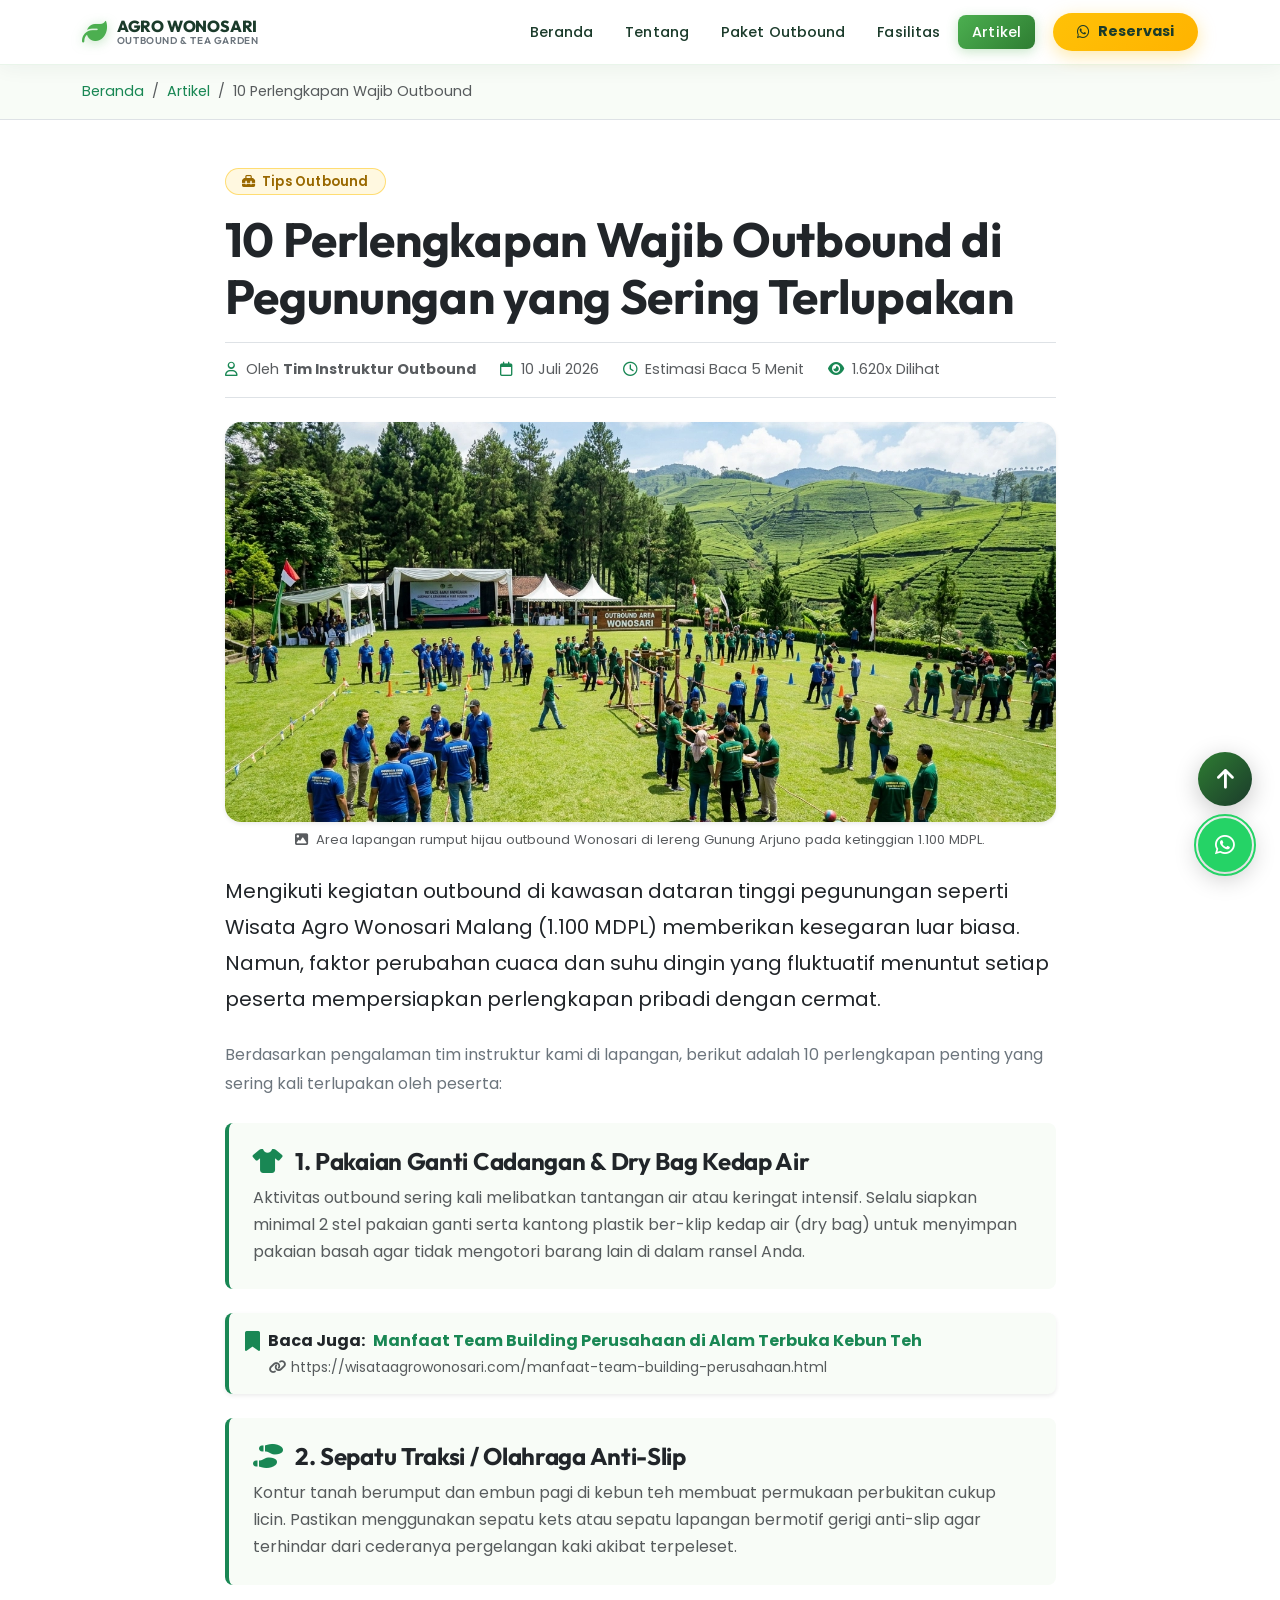
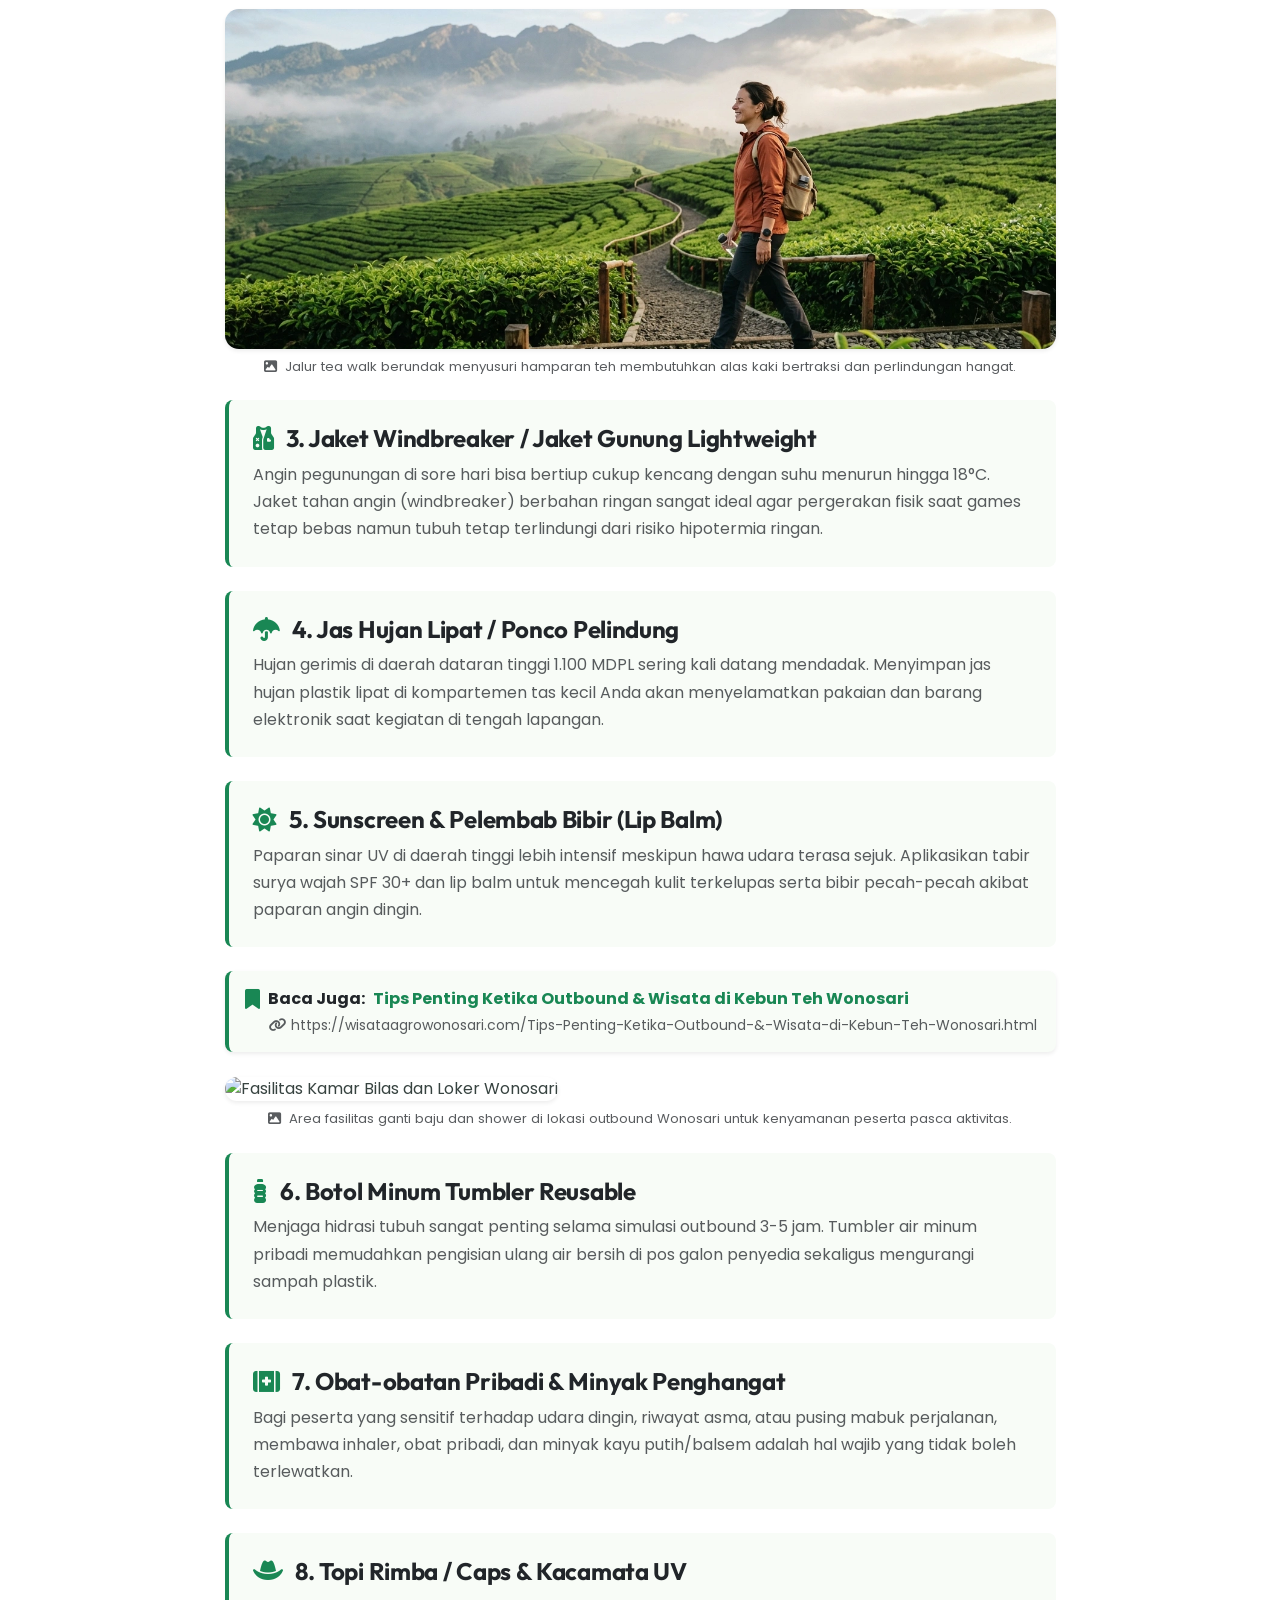
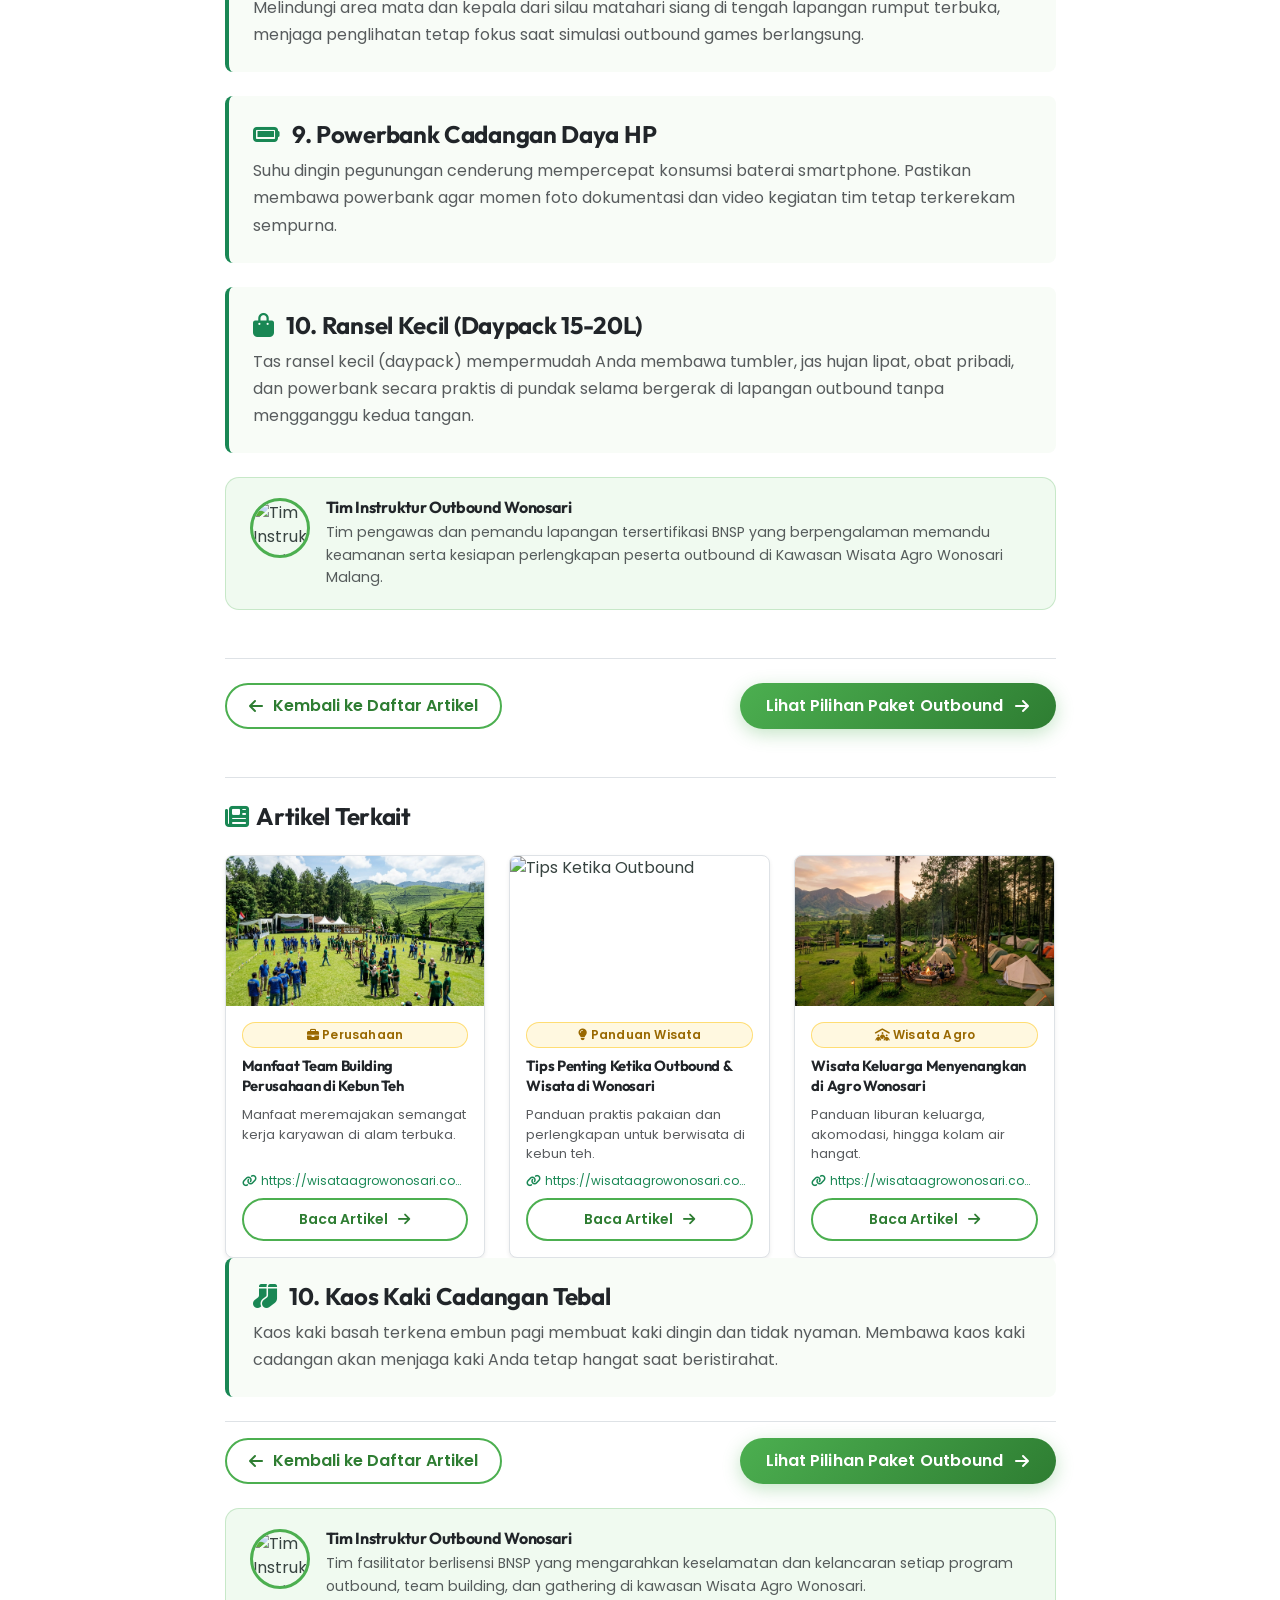
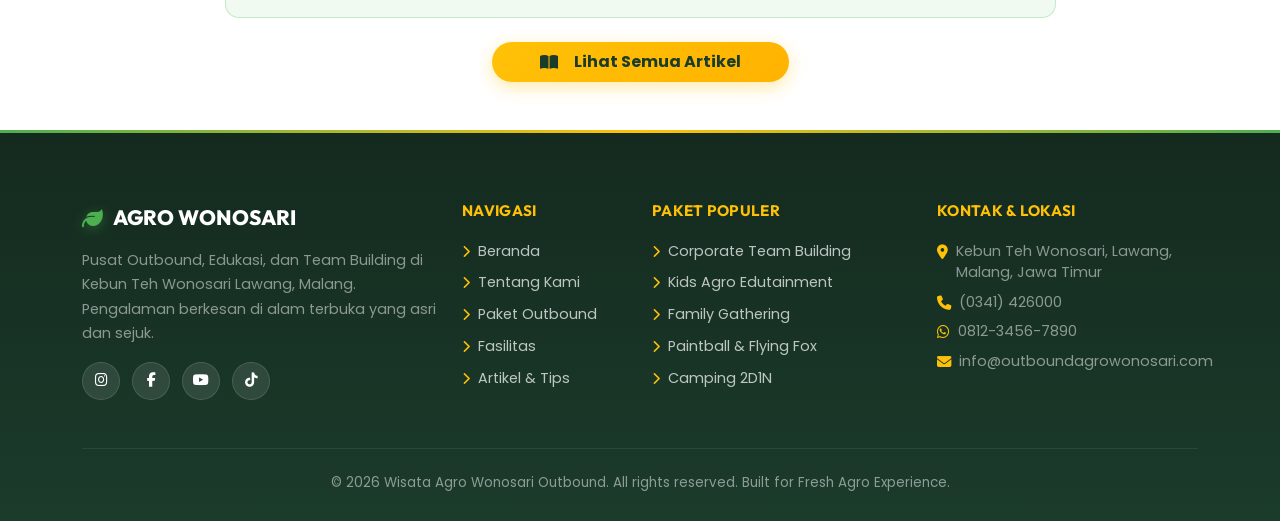
==== 10-Perlengkapan-Wajib-Outbound-di-Pegunungan-yang-Sering-Terlupakan.html @ 269adad6 "update" ====
<!DOCTYPE html>
<html lang="id">
<head>
  <meta charset="UTF-8" />
  <meta name="viewport" content="width=device-width, initial-scale=1.0" />
  <title>10 Perlengkapan Wajib Outbound di Pegunungan yang Sering Terlupakan - Wisata Agro Wonosari</title>
  <meta name="description" content="Daftar 10 perlengkapan penting dan wajib dibawa saat kegiatan outbound di dataran tinggi pegunungan Kebun Teh Wonosari Lawang Malang." />
  
  <!-- CSS Dependencies -->
  <link rel="stylesheet" href="https://cdn.jsdelivr.net/npm/bootstrap@5.3.3/dist/css/bootstrap.min.css" />
  <link rel="stylesheet" href="https://cdnjs.cloudflare.com/ajax/libs/font-awesome/6.5.0/css/all.min.css" />
  <link rel="stylesheet" href="css/style.css" />
  <style>
    .article-hero-img {
      width: 100%;
      height: 400px;
      object-fit: cover;
      border-radius: 16px;
    }
    .article-content-img {
      width: 100%;
      height: 340px;
      object-fit: cover;
      border-radius: 14px;
    }
    .author-card {
      background: #f0faf0;
      border: 1px solid rgba(76,175,80,0.25);
      border-radius: 14px;
      padding: 20px 24px;
      margin-top: 36px;
    }
    .author-avatar {
      width: 60px;
      height: 60px;
      border-radius: 50%;
      object-fit: cover;
      border: 3px solid #4CAF50;
    }
    @media (max-width: 768px) {
      .article-hero-img { height: 220px; }
      .article-content-img { height: 200px; }
    }
  </style>
</head>
<body>

  <!-- Navigation Bar -->
  <nav class="navbar navbar-expand-lg navbar-custom sticky-top">
    <div class="container d-flex justify-content-between align-items-center">
      <a class="navbar-brand m-0" href="index.html">
        <i class="fa-solid fa-leaf"></i>
        <span class="brand-title">AGRO WONOSARI <small class="brand-sub">OUTBOUND &amp; TEA GARDEN</small></span>
      </a>
      <button class="navbar-toggler ms-auto" type="button" data-bs-toggle="collapse" data-bs-target="#navbarContent" aria-controls="navbarContent" aria-expanded="false" aria-label="Toggle navigation">
        <i class="fa-solid fa-bars"></i>
      </button>

      <div class="collapse navbar-collapse" id="navbarContent">
        <ul class="navbar-nav ms-auto mb-2 mb-lg-0 align-items-lg-center">
          <li class="nav-item"><a class="nav-link" href="index.html">Beranda</a></li>
          <li class="nav-item"><a class="nav-link" href="tentang.html">Tentang</a></li>
          <li class="nav-item"><a class="nav-link" href="paket.html">Paket Outbound</a></li>
          <li class="nav-item"><a class="nav-link" href="fasilitas.html">Fasilitas</a></li>
          <li class="nav-item"><a class="nav-link active" href="artikel.html">Artikel</a></li>
          <li class="nav-item ms-lg-3 mt-2 mt-lg-0">
            <a href="https://wa.me/6281234567890?text=Halo%20Admin%20Wisata%20Agro%20Wonosari,%20saya%20ingin%20tanya%20paket%20outbound" target="_blank" class="btn btn-amber text-dark px-4 py-2" style="font-size: 0.9rem;">
              <i class="fa-brands fa-whatsapp"></i> Reservasi
            </a>
          </li>
        </ul>
      </div>
    </div>
  </nav>

  <!-- Article Header Breadcrumb -->
  <div class="bg-light py-3 border-bottom">
    <div class="container">
      <nav aria-label="breadcrumb">
        <ol class="breadcrumb m-0" style="font-size: 0.9rem;">
          <li class="breadcrumb-item"><a href="index.html" class="text-success text-decoration-none">Beranda</a></li>
          <li class="breadcrumb-item"><a href="artikel.html" class="text-success text-decoration-none">Artikel</a></li>
          <li class="breadcrumb-item active" aria-current="page">10 Perlengkapan Wajib Outbound</li>
        </ol>
      </nav>
    </div>
  </div>

  <!-- Article Main Content Section -->
  <section class="py-5 section-white">
    <div class="container">
      <div class="row justify-content-center">
        <div class="col-lg-9">
          
          <!-- Title & Meta -->
          <div class="mb-4">
            <span class="badge badge-amber mb-3"><i class="fa-solid fa-toolbox me-1"></i> Tips Outbound</span>
            <h1 class="fw-bold text-dark mb-3 display-5">10 Perlengkapan Wajib Outbound di Pegunungan yang Sering Terlupakan</h1>
            <div class="d-flex flex-wrap align-items-center gap-4 text-muted border-top border-bottom py-3" style="font-size: 0.9rem;">
              <div><i class="fa-regular fa-user text-success me-1"></i> Oleh <strong>Tim Instruktur Outbound</strong></div>
              <div><i class="fa-regular fa-calendar text-success me-1"></i> 10 Juli 2026</div>
              <div><i class="fa-regular fa-clock text-success me-1"></i> Estimasi Baca 5 Menit</div>
              <div><i class="fa-solid fa-eye text-success me-1"></i> 1.620x Dilihat</div>
            </div>
          </div>

          <!-- Featured Image (proportional with caption) -->
          <div class="mb-4">
            <img src="assets/img/Green_field_for_corporate_gathering_202608051855.webp"
                 alt="Perlengkapan Outbound Pegunungan" class="article-hero-img shadow-sm">
            <p class="text-muted text-center mt-2" style="font-size: 0.82rem;"><i class="fa-solid fa-image me-1"></i> Area lapangan rumput hijau outbound Wonosari di lereng Gunung Arjuno pada ketinggian 1.100 MDPL.</p>
          </div>

          <!-- Lead Text -->
          <p class="lead text-dark fw-normal mb-4" style="line-height: 1.8;">
            Mengikuti kegiatan outbound di kawasan dataran tinggi pegunungan seperti Wisata Agro Wonosari Malang (1.100 MDPL) memberikan kesegaran luar biasa. Namun, faktor perubahan cuaca dan suhu dingin yang fluktuatif menuntut setiap peserta mempersiapkan perlengkapan pribadi dengan cermat.
          </p>

          <p class="text-secondary mb-4" style="line-height: 1.8;">
            Berdasarkan pengalaman tim instruktur kami di lapangan, berikut adalah 10 perlengkapan penting yang sering kali terlupakan oleh peserta:
          </p>

          <!-- Items 1 to 5 -->
          <div class="card border-0 bg-light rounded-3 p-4 mb-4 border-start border-4 border-success">
            <h4 class="fw-bold text-dark mb-2"><i class="fa-solid fa-shirt text-success me-2"></i> 1. Pakaian Ganti Cadangan &amp; Dry Bag Kedap Air</h4>
            <p class="m-0 text-muted" style="line-height: 1.7;">
              Aktivitas outbound sering kali melibatkan tantangan air atau keringat intensif. Selalu siapkan minimal 2 stel pakaian ganti serta kantong plastik ber-klip kedap air (dry bag) untuk menyimpan pakaian basah agar tidak mengotori barang lain di dalam ransel Anda.
            </p>
          </div>

          <!-- Fitur Baca Juga 1 -->
          <div class="my-4 p-3 rounded-3 border-start border-4 border-success bg-light shadow-sm">
            <div class="d-flex align-items-center gap-2 mb-1">
              <i class="fa-solid fa-bookmark text-success fs-5"></i>
              <strong class="text-dark">Baca Juga:</strong>
              <a href="manfaat-team-building-perusahaan.html" class="text-success fw-bold text-decoration-none">
                Manfaat Team Building Perusahaan di Alam Terbuka Kebun Teh
              </a>
            </div>
            <div class="small text-muted ms-4">
              <i class="fa-solid fa-link me-1"></i>https://wisataagrowonosari.com/manfaat-team-building-perusahaan.html
            </div>
          </div>

          <div class="card border-0 bg-light rounded-3 p-4 mb-4 border-start border-4 border-success">
            <h4 class="fw-bold text-dark mb-2"><i class="fa-solid fa-shoe-prints text-success me-2"></i> 2. Sepatu Traksi / Olahraga Anti-Slip</h4>
            <p class="m-0 text-muted" style="line-height: 1.7;">
              Kontur tanah berumput dan embun pagi di kebun teh membuat permukaan perbukitan cukup licin. Pastikan menggunakan sepatu kets atau sepatu lapangan bermotif gerigi anti-slip agar terhindar dari cederanya pergelangan kaki akibat terpeleset.
            </p>
          </div>

          <!-- Mid Content Image 1 -->
          <div class="my-4">
            <img src="assets/img/Tourist_walking_tea_plantation_path_202608051849.webp"
                 alt="Trekking Kebun Teh Wonosari" class="article-content-img shadow-sm">
            <p class="text-muted text-center mt-2" style="font-size: 0.82rem;"><i class="fa-solid fa-image me-1"></i> Jalur tea walk berundak menyusuri hamparan teh membutuhkan alas kaki bertraksi dan perlindungan hangat.</p>
          </div>

          <div class="card border-0 bg-light rounded-3 p-4 mb-4 border-start border-4 border-success">
            <h4 class="fw-bold text-dark mb-2"><i class="fa-solid fa-vest-patches text-success me-2"></i> 3. Jaket Windbreaker / Jaket Gunung Lightweight</h4>
            <p class="m-0 text-muted" style="line-height: 1.7;">
              Angin pegunungan di sore hari bisa bertiup cukup kencang dengan suhu menurun hingga 18°C. Jaket tahan angin (windbreaker) berbahan ringan sangat ideal agar pergerakan fisik saat games tetap bebas namun tubuh tetap terlindungi dari risiko hipotermia ringan.
            </p>
          </div>

          <div class="card border-0 bg-light rounded-3 p-4 mb-4 border-start border-4 border-success">
            <h4 class="fw-bold text-dark mb-2"><i class="fa-solid fa-umbrella text-success me-2"></i> 4. Jas Hujan Lipat / Ponco Pelindung</h4>
            <p class="m-0 text-muted" style="line-height: 1.7;">
              Hujan gerimis di daerah dataran tinggi 1.100 MDPL sering kali datang mendadak. Menyimpan jas hujan plastik lipat di kompartemen tas kecil Anda akan menyelamatkan pakaian dan barang elektronik saat kegiatan di tengah lapangan.
            </p>
          </div>

          <div class="card border-0 bg-light rounded-3 p-4 mb-4 border-start border-4 border-success">
            <h4 class="fw-bold text-dark mb-2"><i class="fa-solid fa-sun text-success me-2"></i> 5. Sunscreen &amp; Pelembab Bibir (Lip Balm)</h4>
            <p class="m-0 text-muted" style="line-height: 1.7;">
              Paparan sinar UV di daerah tinggi lebih intensif meskipun hawa udara terasa sejuk. Aplikasikan tabir surya wajah SPF 30+ dan lip balm untuk mencegah kulit terkelupas serta bibir pecah-pecah akibat paparan angin dingin.
            </p>
          </div>

          <!-- Fitur Baca Juga 2 -->
          <div class="my-4 p-3 rounded-3 border-start border-4 border-success bg-light shadow-sm">
            <div class="d-flex align-items-center gap-2 mb-1">
              <i class="fa-solid fa-bookmark text-success fs-5"></i>
              <strong class="text-dark">Baca Juga:</strong>
              <a href="Tips-Penting-Ketika-Outbound-&-Wisata-di-Kebun-Teh-Wonosari.html" class="text-success fw-bold text-decoration-none">
                Tips Penting Ketika Outbound &amp; Wisata di Kebun Teh Wonosari
              </a>
            </div>
            <div class="small text-muted ms-4">
              <i class="fa-solid fa-link me-1"></i>https://wisataagrowonosari.com/Tips-Penting-Ketika-Outbound-&-Wisata-di-Kebun-Teh-Wonosari.html
            </div>
          </div>

          <!-- Mid Content Image 2 -->
          <div class="my-4">
            <img src="assets/img/Restroom_and_shower_facility_out_202608051857.webp"
                 alt="Fasilitas Kamar Bilas dan Loker Wonosari" class="article-content-img shadow-sm">
            <p class="text-muted text-center mt-2" style="font-size: 0.82rem;"><i class="fa-solid fa-image me-1"></i> Area fasilitas ganti baju dan shower di lokasi outbound Wonosari untuk kenyamanan peserta pasca aktivitas.</p>
          </div>

          <!-- Items 6 to 10 -->
          <div class="card border-0 bg-light rounded-3 p-4 mb-4 border-start border-4 border-success">
            <h4 class="fw-bold text-dark mb-2"><i class="fa-solid fa-bottle-water text-success me-2"></i> 6. Botol Minum Tumbler Reusable</h4>
            <p class="m-0 text-muted" style="line-height: 1.7;">
              Menjaga hidrasi tubuh sangat penting selama simulasi outbound 3-5 jam. Tumbler air minum pribadi memudahkan pengisian ulang air bersih di pos galon penyedia sekaligus mengurangi sampah plastik.
            </p>
          </div>

          <div class="card border-0 bg-light rounded-3 p-4 mb-4 border-start border-4 border-success">
            <h4 class="fw-bold text-dark mb-2"><i class="fa-solid fa-kit-medical text-success me-2"></i> 7. Obat-obatan Pribadi &amp; Minyak Penghangat</h4>
            <p class="m-0 text-muted" style="line-height: 1.7;">
              Bagi peserta yang sensitif terhadap udara dingin, riwayat asma, atau pusing mabuk perjalanan, membawa inhaler, obat pribadi, dan minyak kayu putih/balsem adalah hal wajib yang tidak boleh terlewatkan.
            </p>
          </div>

          <div class="card border-0 bg-light rounded-3 p-4 mb-4 border-start border-4 border-success">
            <h4 class="fw-bold text-dark mb-2"><i class="fa-solid fa-hat-cowboy text-success me-2"></i> 8. Topi Rimba / Caps &amp; Kacamata UV</h4>
            <p class="m-0 text-muted" style="line-height: 1.7;">
              Melindungi area mata dan kepala dari silau matahari siang di tengah lapangan rumput terbuka, menjaga penglihatan tetap fokus saat simulasi outbound games berlangsung.
            </p>
          </div>

          <div class="card border-0 bg-light rounded-3 p-4 mb-4 border-start border-4 border-success">
            <h4 class="fw-bold text-dark mb-2"><i class="fa-solid fa-battery-full text-success me-2"></i> 9. Powerbank Cadangan Daya HP</h4>
            <p class="m-0 text-muted" style="line-height: 1.7;">
              Suhu dingin pegunungan cenderung mempercepat konsumsi baterai smartphone. Pastikan membawa powerbank agar momen foto dokumentasi dan video kegiatan tim tetap terkerekam sempurna.
            </p>
          </div>

          <div class="card border-0 bg-light rounded-3 p-4 mb-4 border-start border-4 border-success">
            <h4 class="fw-bold text-dark mb-2"><i class="fa-solid fa-bag-shopping text-success me-2"></i> 10. Ransel Kecil (Daypack 15-20L)</h4>
            <p class="m-0 text-muted" style="line-height: 1.7;">
              Tas ransel kecil (daypack) mempermudah Anda membawa tumbler, jas hujan lipat, obat pribadi, dan powerbank secara praktis di pundak selama bergerak di lapangan outbound tanpa mengganggu kedua tangan.
            </p>
          </div>

          <!-- Author Bio -->
          <div class="author-card d-flex align-items-start gap-3 mt-4">
            <img src="https://images.unsplash.com/photo-1507003211169-0a1dd7228f2d?auto=format&fit=crop&w=150&q=80"
                 alt="Tim Instruktur Outbound" class="author-avatar flex-shrink-0">
            <div>
              <h6 class="fw-bold text-dark mb-1">Tim Instruktur Outbound Wonosari</h6>
              <p class="text-muted mb-0" style="font-size: 0.88rem; line-height: 1.6;">
                Tim pengawas dan pemandu lapangan tersertifikasi BNSP yang berpengalaman memandu keamanan serta kesiapan perlengkapan peserta outbound di Kawasan Wisata Agro Wonosari Malang.
              </p>
            </div>
          </div>

          <!-- Navigation Action -->
          <div class="d-flex flex-wrap justify-content-between align-items-center gap-3 pt-4 border-top mt-5">
            <a href="artikel.html" class="btn btn-outline-custom">
              <i class="fa-solid fa-arrow-left me-1"></i> Kembali ke Daftar Artikel
            </a>
            <a href="paket.html" class="btn btn-primary-custom">
              Lihat Pilihan Paket Outbound <i class="fa-solid fa-arrow-right ms-1"></i>
            </a>
          </div>

          <!-- Artikel Terkait Section -->
          <div class="related-articles-section mt-5 pt-4 border-top">
            <h4 class="fw-bold text-dark mb-4"><i class="fa-solid fa-newspaper text-success me-2"></i>Artikel Terkait</h4>
            <div class="row g-4">
              
              <!-- Card 1 -->
              <div class="col-md-4">
                <div class="custom-card h-100 border rounded-3 overflow-hidden shadow-sm d-flex flex-column">
                  <img src="assets/img/Green_field_for_corporate_gathering_202608051855.webp" class="w-100" style="height:150px; object-fit:cover;" alt="Manfaat Team Building">
                  <div class="p-3 d-flex flex-column flex-grow-1">
                    <span class="badge badge-amber mb-2 w-fit-content" style="font-size:0.75rem;"><i class="fa-solid fa-briefcase"></i> Perusahaan</span>
                    <h6 class="fw-bold text-dark mb-2" style="font-size:0.92rem; line-height:1.4;">
                      <a href="manfaat-team-building-perusahaan.html" class="text-dark text-decoration-none">
                        Manfaat Team Building Perusahaan di Kebun Teh
                      </a>
                    </h6>
                    <p class="text-muted small mb-2 flex-grow-1" style="font-size:0.82rem;">Manfaat meremajakan semangat kerja karyawan di alam terbuka.</p>
                    <div class="small text-success text-truncate mb-2" style="font-size:0.75rem;">
                      <i class="fa-solid fa-link me-1"></i>https://wisataagrowonosari.com/manfaat-team-building-perusahaan.html
                    </div>
                    <a href="manfaat-team-building-perusahaan.html" class="btn btn-sm btn-outline-custom w-100 mt-auto">Baca Artikel <i class="fa-solid fa-arrow-right ms-1"></i></a>
                  </div>
                </div>
              </div>

              <!-- Card 2 -->
              <div class="col-md-4">
                <div class="custom-card h-100 border rounded-3 overflow-hidden shadow-sm d-flex flex-column">
                  <img src="https://images.unsplash.com/photo-1544717305-2782549b5136?auto=format&fit=crop&w=600&q=80" class="w-100" style="height:150px; object-fit:cover;" alt="Tips Ketika Outbound">
                  <div class="p-3 d-flex flex-column flex-grow-1">
                    <span class="badge badge-amber mb-2 w-fit-content" style="font-size:0.75rem;"><i class="fa-solid fa-lightbulb"></i> Panduan Wisata</span>
                    <h6 class="fw-bold text-dark mb-2" style="font-size:0.92rem; line-height:1.4;">
                      <a href="Tips-Penting-Ketika-Outbound-&-Wisata-di-Kebun-Teh-Wonosari.html" class="text-dark text-decoration-none">
                        Tips Penting Ketika Outbound &amp; Wisata di Wonosari
                      </a>
                    </h6>
                    <p class="text-muted small mb-2 flex-grow-1" style="font-size:0.82rem;">Panduan praktis pakaian dan perlengkapan untuk berwisata di kebun teh.</p>
                    <div class="small text-success text-truncate mb-2" style="font-size:0.75rem;">
                      <i class="fa-solid fa-link me-1"></i>https://wisataagrowonosari.com/Tips-Penting-Ketika-Outbound-&-Wisata-di-Kebun-Teh-Wonosari.html
                    </div>
                    <a href="Tips-Penting-Ketika-Outbound-&-Wisata-di-Kebun-Teh-Wonosari.html" class="btn btn-sm btn-outline-custom w-100 mt-auto">Baca Artikel <i class="fa-solid fa-arrow-right ms-1"></i></a>
                  </div>
                </div>
              </div>

              <!-- Card 3 -->
              <div class="col-md-4">
                <div class="custom-card h-100 border rounded-3 overflow-hidden shadow-sm d-flex flex-column">
                  <img src="assets/img/Camping_ground_and_event_area_202608051905.webp" class="w-100" style="height:150px; object-fit:cover;" alt="Wisata Keluarga Wonosari">
                  <div class="p-3 d-flex flex-column flex-grow-1">
                    <span class="badge badge-amber mb-2 w-fit-content" style="font-size:0.75rem;"><i class="fa-solid fa-people-roof"></i> Wisata Agro</span>
                    <h6 class="fw-bold text-dark mb-2" style="font-size:0.92rem; line-height:1.4;">
                      <a href="Wisata-Keluarga-Menyenangkan-di-Agro-Wonosari-Panduan-Lengkap.html" class="text-dark text-decoration-none">
                        Wisata Keluarga Menyenangkan di Agro Wonosari
                      </a>
                    </h6>
                    <p class="text-muted small mb-2 flex-grow-1" style="font-size:0.82rem;">Panduan liburan keluarga, akomodasi, hingga kolam air hangat.</p>
                    <div class="small text-success text-truncate mb-2" style="font-size:0.75rem;">
                      <i class="fa-solid fa-link me-1"></i>https://wisataagrowonosari.com/Wisata-Keluarga-Menyenangkan-di-Agro-Wonosari-Panduan-Lengkap.html
                    </div>
                    <a href="Wisata-Keluarga-Menyenangkan-di-Agro-Wonosari-Panduan-Lengkap.html" class="btn btn-sm btn-outline-custom w-100 mt-auto">Baca Artikel <i class="fa-solid fa-arrow-right ms-1"></i></a>
                  </div>
                </div>
              </div>

            </div>
          </div>

          <div class="card border-0 bg-light rounded-3 p-4 mb-4 border-start border-4 border-success">
            <h4 class="fw-bold text-dark mb-2"><i class="fa-solid fa-socks text-success me-2"></i> 10. Kaos Kaki Cadangan Tebal</h4>
            <p class="m-0 text-muted" style="line-height: 1.7;">
              Kaos kaki basah terkena embun pagi membuat kaki dingin dan tidak nyaman. Membawa kaos kaki cadangan akan menjaga kaki Anda tetap hangat saat beristirahat.
            </p>
          </div>

          <!-- Navigation Action -->
          <div class="d-flex flex-wrap justify-content-between align-items-center gap-3 pt-3 border-top">
            <a href="artikel.html" class="btn btn-outline-custom">
              <i class="fa-solid fa-arrow-left me-1"></i> Kembali ke Daftar Artikel
            </a>
            <a href="paket.html" class="btn btn-primary-custom">
              Lihat Pilihan Paket Outbound <i class="fa-solid fa-arrow-right ms-1"></i>
            </a>
          </div>

          <!-- Author Bio -->
          <div class="author-card d-flex align-items-start gap-3 mt-4">
            <img src="https://images.unsplash.com/photo-1560250097-0b93528c311a?auto=format&fit=crop&w=150&q=80"
                 alt="Tim Instruktur Outbound" class="author-avatar flex-shrink-0">
            <div>
              <h6 class="fw-bold text-dark mb-1">Tim Instruktur Outbound Wonosari</h6>
              <p class="text-muted mb-0" style="font-size: 0.88rem; line-height: 1.6;">
                Tim fasilitator berlisensi BNSP yang mengarahkan keselamatan dan kelancaran setiap program outbound, team building, dan gathering di kawasan Wisata Agro Wonosari.
              </p>
            </div>
          </div>

          <!-- See All Articles Button -->
          <div class="text-center mt-4">
            <a href="artikel.html" class="btn btn-amber text-dark px-5 py-2 fw-bold">
              <i class="fa-solid fa-book-open me-2"></i> Lihat Semua Artikel
            </a>
          </div>

        </div>
      </div>
    </div>
  </section>

  <!-- Floating Action Buttons -->
  <div class="floating-widget-group">
    <button type="button" id="backToTopBtn" class="floating-btn floating-btn-top" aria-label="Kembali ke atas">
      <i class="fa-solid fa-arrow-up"></i>
      <span class="floating-tooltip">Ke Atas</span>
    </button>
    <a href="https://wa.me/6281234567890?text=Halo%20Admin%20Wisata%20Agro%20Wonosari,%20saya%20ingin%20tanya%20persiapan%20outbound" target="_blank" class="floating-btn floating-btn-wa" aria-label="WhatsApp">
      <i class="fa-brands fa-whatsapp"></i>
      <span class="floating-tooltip">Chat WhatsApp</span>
    </a>
  </div>

  <!-- Footer -->
  <footer class="footer-custom">
    <div class="container">
      <div class="row g-4">
        <div class="col-lg-4 col-md-6">
          <div class="footer-brand">
            <i class="fa-solid fa-leaf"></i>
            <span>AGRO WONOSARI</span>
          </div>
          <p class="text-white-50 mb-3" style="font-size: 0.9rem; line-height: 1.7;">
            Pusat Outbound, Edukasi, dan Team Building di Kebun Teh Wonosari Lawang, Malang. Pengalaman berkesan di alam terbuka yang asri dan sejuk.
          </p>
          <div class="social-links">
            <a href="#"><i class="fa-brands fa-instagram"></i></a>
            <a href="#"><i class="fa-brands fa-facebook-f"></i></a>
            <a href="#"><i class="fa-brands fa-youtube"></i></a>
            <a href="#"><i class="fa-brands fa-tiktok"></i></a>
          </div>
        </div>

        <div class="col-lg-2 col-md-6">
          <h5>Navigasi</h5>
          <ul class="footer-links">
            <li><a href="index.html"><i class="fa-solid fa-chevron-right me-2 text-warning small"></i>Beranda</a></li>
            <li><a href="tentang.html"><i class="fa-solid fa-chevron-right me-2 text-warning small"></i>Tentang Kami</a></li>
            <li><a href="paket.html"><i class="fa-solid fa-chevron-right me-2 text-warning small"></i>Paket Outbound</a></li>
            <li><a href="fasilitas.html"><i class="fa-solid fa-chevron-right me-2 text-warning small"></i>Fasilitas</a></li>
            <li><a href="artikel.html"><i class="fa-solid fa-chevron-right me-2 text-warning small"></i>Artikel &amp; Tips</a></li>
          </ul>
        </div>

        <div class="col-lg-3 col-md-6">
          <h5>Paket Populer</h5>
          <ul class="footer-links">
            <li><a href="paket.html"><i class="fa-solid fa-chevron-right me-2 text-warning small"></i>Corporate Team Building</a></li>
            <li><a href="paket.html"><i class="fa-solid fa-chevron-right me-2 text-warning small"></i>Kids Agro Edutainment</a></li>
            <li><a href="paket.html"><i class="fa-solid fa-chevron-right me-2 text-warning small"></i>Family Gathering</a></li>
            <li><a href="paket.html"><i class="fa-solid fa-chevron-right me-2 text-warning small"></i>Paintball &amp; Flying Fox</a></li>
            <li><a href="paket.html"><i class="fa-solid fa-chevron-right me-2 text-warning small"></i>Camping 2D1N</a></li>
          </ul>
        </div>

        <div class="col-lg-3 col-md-6">
          <h5>Kontak &amp; Lokasi</h5>
          <ul class="footer-links text-white-50" style="font-size: 0.9rem;">
            <li class="mb-2 d-flex gap-2"><i class="fa-solid fa-location-dot text-warning mt-1"></i> Kebun Teh Wonosari, Lawang, Malang, Jawa Timur</li>
            <li class="mb-2 d-flex gap-2"><i class="fa-solid fa-phone text-warning mt-1"></i> (0341) 426000</li>
            <li class="mb-2 d-flex gap-2"><i class="fa-brands fa-whatsapp text-warning mt-1"></i> 0812-3456-7890</li>
            <li class="mb-2 d-flex gap-2"><i class="fa-solid fa-envelope text-warning mt-1"></i> info@outboundagrowonosari.com</li>
          </ul>
        </div>
      </div>

      <div class="footer-bottom text-center">
        <p class="m-0 text-white-50">
          &copy; 2026 Wisata Agro Wonosari Outbound. All rights reserved. Built for Fresh Agro Experience.
        </p>
      </div>
    </div>
  </footer>

  <!-- JS Scripts -->
  <script src="https://cdn.jsdelivr.net/npm/bootstrap@5.3.3/dist/js/bootstrap.bundle.min.js"></script>
  <script src="js/main.js"></script>
</body>
</html>
---- css/style.css ----
/* ==========================================================================
   Wisata Agro Wonosari – Premium Eco-Tourism Theme
   Version: 3.0 Premium
   Theme: Luxury Tea Plantation / Modern Nature / Premium Outbound
   ========================================================================== */

@import url('https://fonts.googleapis.com/css2?family=Outfit:wght@300;400;500;600;700;800;900&family=Poppins:wght@300;400;500;600;700&display=swap');

/* ──────────────────────────────────────────────────────────
   1. CSS VARIABLES – Design Tokens
   ────────────────────────────────────────────────────────── */
:root {
  /* Brand Colors */
  --primary-green:  #4CAF50;
  --dark-green:     #2E7D32;
  --deep-forest:    #1B3B2B;
  --light-green:    #81C784;
  --soft-green-bg:  #E8F5E9;

  /* Background System */
  --bg-white:       #FFFFFF;
  --bg-soft:        #F8FCF7;
  --bg-softer:      #F4FAF2;
  --off-white:      #F9F9F9;

  /* Accent */
  --accent-amber:   #FFC107;
  --dark-amber:     #FFA000;

  /* Text */
  --text-dark:      #1A2E1D;
  --text-body:      #374340;
  --text-muted:     #6C757D;

  /* Shadows */
  --shadow-sm:      0 2px 12px rgba(46,125,50,0.06);
  --shadow-card:    0 8px 32px rgba(46,125,50,0.09);
  --shadow-hover:   0 20px 48px rgba(46,125,50,0.18);
  --shadow-glow:    0 0 0 4px rgba(76,175,80,0.12);

  /* Borders */
  --radius-sm:      12px;
  --radius-md:      16px;
  --radius-lg:      20px;
  --radius-xl:      28px;

  /* Legacy aliases for backward compat */
  --card-shadow:    var(--shadow-card);
  --hover-shadow:   var(--shadow-hover);
  --border-radius-lg: var(--radius-md);
  --border-radius-sm: var(--radius-sm);

  /* Transition */
  --ease:           cubic-bezier(0.25, 0.8, 0.25, 1);
  --transition:     all 0.32s var(--ease);
  --transition-slow: all 0.5s var(--ease);
}

/* ──────────────────────────────────────────────────────────
   2. RESET & BASE
   ────────────────────────────────────────────────────────── */
*, *::before, *::after { box-sizing: border-box; }

html, body {
  width: 100%;
  max-width: 100vw;
  overflow-x: hidden !important;
  font-family: 'Poppins', sans-serif;
  background-color: var(--bg-white);
  color: var(--text-body);
  scroll-behavior: smooth;
  -webkit-font-smoothing: antialiased;
}

h1, h2, h3, h4, h5, h6, .brand-font {
  font-family: 'Outfit', sans-serif;
  font-weight: 700;
  letter-spacing: -0.3px;
  color: var(--text-dark);
}

/* Premium alternating section backgrounds */
.section-white   { background-color: var(--bg-white); }
.section-soft    { background-color: var(--bg-soft); }
.section-softer  { background-color: var(--bg-softer); }
.bg-light { background-color: var(--bg-soft) !important; }

/* ──────────────────────────────────────────────────────────
   3. SCROLL REVEAL ANIMATIONS
   ────────────────────────────────────────────────────────── */
[data-reveal] {
  opacity: 0;
  transform: translateY(28px);
  transition: opacity 0.6s ease-out, transform 0.6s ease-out;
}
[data-reveal].revealed {
  opacity: 1;
  transform: translateY(0);
}

[data-reveal-blur] {
  opacity: 0;
  filter: blur(8px);
  transform: translateY(16px);
  transition: opacity 0.65s ease-out, filter 0.65s ease-out, transform 0.65s ease-out;
}
[data-reveal-blur].revealed {
  opacity: 1;
  filter: blur(0);
  transform: translateY(0);
}

[data-reveal-scale] {
  opacity: 0;
  transform: scale(0.94);
  transition: opacity 0.55s ease-out, transform 0.55s ease-out;
}
[data-reveal-scale].revealed {
  opacity: 1;
  transform: scale(1);
}

/* Stagger children */
.stagger-children > * {
  opacity: 0;
  transform: translateY(24px);
  transition: opacity 0.5s ease-out, transform 0.5s ease-out;
}
.stagger-children.revealed > *:nth-child(1) { transition-delay: 0ms; }
.stagger-children.revealed > *:nth-child(2) { transition-delay: 80ms; }
.stagger-children.revealed > *:nth-child(3) { transition-delay: 160ms; }
.stagger-children.revealed > *:nth-child(4) { transition-delay: 240ms; }
.stagger-children.revealed > *:nth-child(5) { transition-delay: 320ms; }
.stagger-children.revealed > *:nth-child(6) { transition-delay: 400ms; }
.stagger-children.revealed > * {
  opacity: 1;
  transform: translateY(0);
}

/* ──────────────────────────────────────────────────────────
   4. NAVIGATION BAR – Pixel-Perfect Identical Across ALL Pages
   ────────────────────────────────────────────────────────── */

/* Override Bootstrap 5 CSS variables for navbar */
.navbar.navbar-custom {
  --bs-navbar-padding-y: 10px;
  --bs-navbar-brand-font-size: 1.2rem;
  --bs-navbar-brand-padding-y: 0;
  --bs-nav-link-font-size: 0.93rem;
  --bs-nav-link-font-weight: 500;
}

.navbar-custom {
  background: rgba(255,255,255,0.97) !important;
  backdrop-filter: blur(16px);
  -webkit-backdrop-filter: blur(16px);
  border-bottom: 1px solid rgba(76,175,80,0.12);
  box-shadow: 0 2px 20px rgba(27,59,43,0.06);
  transition: transform 0.35s var(--ease), box-shadow 0.3s ease;
  padding-top: 10px !important;
  padding-bottom: 10px !important;
  min-height: 64px;
  position: sticky;
  top: 0;
  z-index: 1040;
}

/* Brand: exact same on every page */
nav.navbar-custom a.navbar-brand,
nav.navbar-custom .navbar-brand {
  font-family: 'Outfit', sans-serif !important;
  font-weight: 800 !important;
  color: var(--deep-forest) !important;
  font-size: 1.2rem !important;
  display: flex !important;
  align-items: center !important;
  gap: 10px !important;
  text-decoration: none !important;
  padding-top: 0 !important;
  padding-bottom: 0 !important;
  margin: 0 !important;
  line-height: 1 !important;
}

/* Brand leaf icon */
nav.navbar-custom a.navbar-brand i,
nav.navbar-custom .navbar-brand > i {
  color: var(--primary-green) !important;
  font-size: 1.55rem !important;
  line-height: 1 !important;
  filter: drop-shadow(0 2px 6px rgba(76,175,80,0.35));
  flex-shrink: 0;
  width: 1.55rem;
  text-align: center;
}

/* Brand title span */
nav.navbar-custom a.navbar-brand .brand-title,
nav.navbar-custom .navbar-brand .brand-title {
  display: flex !important;
  flex-direction: column !important;
  line-height: 1.15 !important;
  font-weight: 800 !important;
  font-size: 1rem !important;
  letter-spacing: -0.2px;
}

/* Brand subtitle */
nav.navbar-custom a.navbar-brand .brand-sub,
nav.navbar-custom .navbar-brand .brand-sub {
  display: block !important;
  font-size: 0.62rem !important;
  font-weight: 600 !important;
  letter-spacing: 0.6px !important;
  color: var(--text-muted) !important;
  text-transform: uppercase;
  line-height: 1.2 !important;
}

/* Nav links: exact same size and padding on every page */
.navbar-custom .navbar-nav .nav-link {
  color: var(--deep-forest) !important;
  font-weight: 500 !important;
  font-size: 0.9rem !important;
  padding: 7px 14px !important;
  border-radius: 8px !important;
  transition: var(--transition);
  margin: 0 2px !important;
  letter-spacing: 0.1px;
  line-height: 1.4 !important;
}

.navbar-custom .navbar-nav .nav-link:hover,
.navbar-custom .navbar-nav .nav-link.active {
  color: #fff !important;
  background: linear-gradient(135deg, var(--primary-green), var(--dark-green));
  box-shadow: 0 3px 12px rgba(76,175,80,0.3);
}

/* LOCKED: hamburger toggler right-aligned */
.navbar-toggler {
  border: 2px solid rgba(76,175,80,0.5) !important;
  color: var(--dark-green) !important;
  padding: 6px 12px !important;
  border-radius: 8px !important;
  margin-left: auto !important;
  transition: var(--transition);
  font-size: 1rem !important;
  line-height: 1 !important;
}

.navbar-toggler:hover {
  background: var(--soft-green-bg);
}

.navbar-toggler:focus {
  box-shadow: 0 0 0 3px rgba(76,175,80,0.2) !important;
  outline: none !important;
}

/* Container inside navbar — locked alignment */
.navbar-custom .container {
  align-items: center !important;
  min-height: 44px;
}


/* ──────────────────────────────────────────────────────────
   5. HERO SECTION – Premium Cinematic
   ────────────────────────────────────────────────────────── */
.hero-section {
  position: relative;
  background: linear-gradient(
      160deg,
      rgba(12, 40, 22, 0.88) 0%,
      rgba(27, 59, 43, 0.82) 40%,
      rgba(46, 125, 50, 0.70) 100%
    ),
    url('../assets/img/Wonosari_tea_plantation_landscape_202608051845.webp')
      center 30% / cover no-repeat;
  color: #fff;
  padding: 110px 0 90px;
  overflow: hidden;
  min-height: 580px;
  display: flex;
  align-items: center;
}

/* Sunlight glow effect */
.hero-section::before {
  content: '';
  position: absolute;
  top: -120px;
  right: -80px;
  width: 600px;
  height: 600px;
  background: radial-gradient(circle, rgba(255,193,7,0.10) 0%, transparent 65%);
  pointer-events: none;
  z-index: 0;
}

/* Subtle botanical leaf pattern */
.hero-section::after {
  content: '';
  position: absolute;
  inset: 0;
  background-image: url("data:image/svg+xml,%3Csvg xmlns='http://www.w3.org/2000/svg' width='80' height='80' viewBox='0 0 80 80'%3E%3Cellipse cx='40' cy='40' rx='28' ry='12' fill='none' stroke='rgba(255,255,255,0.04)' stroke-width='1.5'/%3E%3Cellipse cx='40' cy='40' rx='28' ry='12' fill='none' stroke='rgba(255,255,255,0.03)' stroke-width='1' transform='rotate(45 40 40)'/%3E%3C/svg%3E");
  pointer-events: none;
  z-index: 0;
}

/* Soft bottom fade into next section */
.hero-fade-bottom {
  position: absolute;
  bottom: 0;
  left: 0;
  right: 0;
  height: 40px;
  background: linear-gradient(to bottom, transparent, rgba(255,255,255,0.7));
  pointer-events: none;
  z-index: 2;
}

/* Glassmorphism hero badge */
.hero-glass-badge {
  display: inline-flex;
  align-items: center;
  gap: 8px;
  background: rgba(255,255,255,0.12);
  backdrop-filter: blur(12px);
  border: 1px solid rgba(255,255,255,0.22);
  color: #fff;
  padding: 7px 18px;
  border-radius: 50px;
  font-size: 0.88rem;
  font-weight: 600;
  letter-spacing: 0.3px;
  margin-bottom: 20px;
}

.hero-glass-badge i { color: var(--accent-amber); }

/* Hero stat cards (glassmorphism) */
.hero-stat-card {
  background: rgba(255,255,255,0.10);
  backdrop-filter: blur(14px);
  -webkit-backdrop-filter: blur(14px);
  border: 1px solid rgba(255,255,255,0.18);
  border-radius: var(--radius-lg);
  padding: 20px 16px;
  text-align: center;
  transition: var(--transition);
}

.hero-stat-card:hover {
  background: rgba(255,255,255,0.16);
  transform: translateY(-3px);
}

/* Hero floating leaf decorations */
.hero-leaf {
  position: absolute;
  pointer-events: none;
  opacity: 0.08;
  animation: floatLeaf 7s ease-in-out infinite;
}
.hero-leaf:nth-child(1) { top: 15%; left: 8%; width: 80px; animation-delay: 0s; }
.hero-leaf:nth-child(2) { top: 60%; right: 12%; width: 60px; animation-delay: 2.5s; }
.hero-leaf:nth-child(3) { bottom: 20%; left: 22%; width: 50px; animation-delay: 4s; }

@keyframes floatLeaf {
  0%, 100% { transform: translateY(0) rotate(0deg); }
  33%       { transform: translateY(-12px) rotate(8deg); }
  66%       { transform: translateY(8px) rotate(-5deg); }
}

/* ──────────────────────────────────────────────────────────
   5b. TEA GARDEN PHOTO BANNER (replaces About text section)
   ────────────────────────────────────────────────────────── */
.tea-garden-banner {
  position: relative;
  height: 460px;
  display: flex;
  align-items: flex-end;
}

.tea-garden-banner-img {
  position: absolute;
  inset: 0;
  width: 100%;
  height: 100%;
  object-fit: cover;
  object-position: center 40%;
  display: block;
}

.tea-garden-banner-overlay {
  position: absolute;
  inset: 0;
  background: linear-gradient(
    to bottom,
    rgba(0, 0, 0, 0.05) 0%,
    rgba(0, 0, 0, 0.45) 100%
  );
  z-index: 1;
}

.tea-garden-banner-caption {
  position: relative;
  z-index: 2;
  padding: 32px 40px;
  color: #fff;
}

.tea-banner-badge {
  position: absolute;
  top: 28px;
  right: 36px;
  z-index: 3;
  background: var(--accent-amber);
  color: #1A2E1D;
  padding: 12px 18px;
  border-radius: 14px;
  text-align: center;
  font-family: 'Outfit', sans-serif;
  box-shadow: 0 6px 20px rgba(0,0,0,0.22);
  line-height: 1.2;
}

/* Mobile responsive for tea garden banner */
@media (max-width: 576px) {
  .tea-garden-banner {
    height: 340px;
  }
  .tea-garden-banner-caption {
    padding: 20px 20px;
  }
  .tea-banner-badge {
    top: 16px;
    right: 16px;
    padding: 8px 12px;
  }
}

/* ──────────────────────────────────────────────────────────
   5c. HERO BUTTONS – Mobile Responsive
   ────────────────────────────────────────────────────────── */
@media (max-width: 767.98px) {
  .hero-btn-primary,
  .hero-btn-secondary {
    padding: 10px 22px !important;
    font-size: 0.88rem !important;
  }
  .hero-btn-primary i,
  .hero-btn-secondary i {
    font-size: 0.88rem;
  }
}

/* ──────────────────────────────────────────────────────────
   6. PAGE HERO (Inner Pages)
   ────────────────────────────────────────────────────────── */
.page-hero {
  position: relative;
  background:
    linear-gradient(160deg, rgba(12,40,22,0.9) 0%, rgba(46,125,50,0.80) 100%),
    url('https://images.unsplash.com/photo-1501785888041-af3ef285b470?auto=format&fit=crop&w=1600&q=80')
      center / cover no-repeat;
  color: #fff;
  padding: 70px 0 58px;
  text-align: center;
  overflow: hidden;
}

.page-hero::before {
  content: '';
  position: absolute;
  top: -60px; right: -60px;
  width: 320px; height: 320px;
  background: radial-gradient(circle, rgba(255,193,7,0.08) 0%, transparent 65%);
  pointer-events: none;
}

.page-hero h1 {
  font-size: 2.4rem;
  font-weight: 800;
  margin-bottom: 12px;
  text-shadow: 0 2px 12px rgba(0,0,0,0.25);
}

.page-hero p {
  font-size: 1.05rem;
  color: rgba(255,255,255,0.88);
  max-width: 660px;
  margin: 0 auto;
  line-height: 1.7;
}

/* ──────────────────────────────────────────────────────────
   7. BUTTONS
   ────────────────────────────────────────────────────────── */
.btn-primary-custom {
  background: linear-gradient(135deg, var(--primary-green) 0%, var(--dark-green) 100%);
  border: none;
  color: #fff !important;
  font-weight: 600;
  padding: 11px 26px;
  border-radius: 50px;
  transition: var(--transition);
  display: inline-flex;
  align-items: center;
  justify-content: center;
  gap: 8px;
  text-decoration: none;
  box-shadow: 0 5px 18px rgba(76,175,80,0.32);
  letter-spacing: 0.1px;
}

.btn-primary-custom:hover {
  background: linear-gradient(135deg, var(--dark-green) 0%, var(--deep-forest) 100%);
  color: #fff !important;
  transform: translateY(-3px);
  box-shadow: 0 10px 28px rgba(46,125,50,0.42);
}

.btn-primary-custom:active {
  transform: translateY(-1px);
  box-shadow: 0 5px 14px rgba(46,125,50,0.30);
}

.btn-amber {
  background: linear-gradient(135deg, var(--accent-amber) 0%, #FFB300 100%);
  border: none;
  color: var(--deep-forest) !important;
  font-weight: 700;
  padding: 11px 26px;
  border-radius: 50px;
  transition: var(--transition);
  display: inline-flex;
  align-items: center;
  justify-content: center;
  gap: 8px;
  text-decoration: none;
  box-shadow: 0 5px 18px rgba(255,193,7,0.35);
}

.btn-amber:hover {
  background: linear-gradient(135deg, #FFB300 0%, var(--dark-amber) 100%);
  color: var(--deep-forest) !important;
  transform: translateY(-3px);
  box-shadow: 0 10px 28px rgba(255,160,0,0.45);
}

.btn-amber:active { transform: translateY(-1px); }

.btn-outline-custom {
  border: 2px solid var(--primary-green);
  color: var(--dark-green) !important;
  background: transparent;
  font-weight: 600;
  padding: 9px 22px;
  border-radius: 50px;
  transition: var(--transition);
  display: inline-flex;
  align-items: center;
  justify-content: center;
  gap: 6px;
  text-decoration: none;
}

.btn-outline-custom:hover {
  background: linear-gradient(135deg, var(--primary-green), var(--dark-green));
  color: #fff !important;
  border-color: transparent;
  transform: translateY(-2px);
  box-shadow: 0 6px 18px rgba(76,175,80,0.28);
}

/* ──────────────────────────────────────────────────────────
   8. BADGES
   ────────────────────────────────────────────────────────── */
.badge-amber {
  background: rgba(255,193,7,0.12);
  color: #996800;
  border: 1px solid rgba(255,193,7,0.5);
  font-weight: 600;
  padding: 6px 16px;
  border-radius: 50px;
  font-size: 0.82rem;
  letter-spacing: 0.2px;
}

/* ──────────────────────────────────────────────────────────
   9. SECTION DECORATIVE PATTERNS
   ────────────────────────────────────────────────────────── */
.section-pattern {
  position: relative;
}
.section-pattern::before {
  content: '';
  position: absolute;
  inset: 0;
  background-image: url("data:image/svg+xml,%3Csvg xmlns='http://www.w3.org/2000/svg' width='120' height='120' viewBox='0 0 120 120'%3E%3Cpath d='M60 10 C40 10 20 30 20 50 C20 70 40 85 60 80 C80 85 100 70 100 50 C100 30 80 10 60 10Z' fill='none' stroke='rgba(76,175,80,0.035)' stroke-width='2'/%3E%3C/svg%3E");
  pointer-events: none;
  z-index: 0;
}
.section-pattern > * { position: relative; z-index: 1; }

/* Soft blur circle decorations */
.blur-orb {
  position: absolute;
  border-radius: 50%;
  filter: blur(60px);
  pointer-events: none;
  z-index: 0;
}
.blur-orb-green { background: rgba(76,175,80,0.08); }
.blur-orb-amber { background: rgba(255,193,7,0.06); }

/* ──────────────────────────────────────────────────────────
   10. CARDS – Premium Upgrade
   ────────────────────────────────────────────────────────── */

/* Generic custom card */
.custom-card {
  background: #fff;
  border-radius: var(--radius-lg);
  border: 1px solid rgba(76,175,80,0.12);
  box-shadow: var(--shadow-card);
  transition: var(--transition-slow);
  height: 100%;
  overflow: hidden;
  display: flex;
  flex-direction: column;
}

.custom-card:hover {
  transform: translateY(-8px);
  box-shadow: var(--shadow-hover);
  border-color: rgba(76,175,80,0.28);
}

/* Reason Cards – 6 Alasan */
.reason-card {
  background: #fff;
  border-radius: var(--radius-lg);
  padding: 32px 24px;
  border: 1px solid rgba(76,175,80,0.12);
  box-shadow: var(--shadow-card);
  transition: var(--transition-slow);
  height: 100%;
  display: flex;
  flex-direction: column;
  align-items: center;
  text-align: center;
  position: relative;
  overflow: hidden;
}

.reason-card::before {
  content: '';
  position: absolute;
  bottom: 0; left: 0; right: 0;
  height: 3px;
  background: linear-gradient(90deg, var(--primary-green), var(--accent-amber));
  transform: scaleX(0);
  transition: transform 0.35s ease;
  transform-origin: left;
}

.reason-card:hover {
  transform: translateY(-8px);
  box-shadow: var(--shadow-hover);
  border-color: rgba(76,175,80,0.25);
  background: linear-gradient(180deg, #fff 0%, #f4faf2 100%);
}

.reason-card:hover::before { transform: scaleX(1); }

.reason-icon-box {
  width: 68px;
  height: 68px;
  border-radius: 20px;
  background: linear-gradient(135deg, var(--soft-green-bg), #d4edda);
  color: var(--dark-green);
  display: flex;
  align-items: center;
  justify-content: center;
  font-size: 1.65rem;
  margin-bottom: 20px;
  transition: var(--transition);
  box-shadow: 0 4px 14px rgba(76,175,80,0.16);
}

.reason-card:hover .reason-icon-box {
  background: linear-gradient(135deg, var(--dark-green), var(--primary-green));
  color: #fff;
  transform: scale(1.08) rotate(-3deg);
  box-shadow: 0 8px 24px rgba(46,125,50,0.3);
}

/* Package Card images */
.package-card-img {
  width: 100%;
  height: 215px;
  object-fit: cover;
  transition: transform 0.5s ease;
  display: block;
}

.custom-card:hover .package-card-img {
  transform: scale(1.06);
}

/* Facility Cards – fasilitas.html */
.facility-card {
  background: #fff;
  border-radius: var(--radius-lg);
  border: 1px solid rgba(76,175,80,0.12);
  box-shadow: var(--shadow-card);
  transition: var(--transition-slow);
  height: 100%;
  overflow: hidden;
  display: flex;
  flex-direction: column;
}

.facility-card:hover {
  transform: translateY(-6px);
  box-shadow: var(--shadow-hover);
  border-color: rgba(76,175,80,0.28);
}

.facility-card-img {
  width: 100%;
  height: 220px;
  object-fit: cover;
  transition: transform 0.5s ease;
}

.facility-card:hover .facility-card-img {
  transform: scale(1.06);
}

/* Visi & Misi */
.visi-misi-card {
  background: #fff;
  border-radius: var(--radius-lg);
  padding: 24px 20px;
  border: 1px solid rgba(76,175,80,0.14);
  box-shadow: var(--shadow-card);
  transition: var(--transition);
  height: 100%;
}

.visi-misi-card:hover {
  transform: translateY(-4px);
  box-shadow: var(--shadow-hover);
}

.visi-misi-card h4 { font-size: 1.2rem; margin-bottom: 12px; }
.visi-misi-card p, .visi-misi-card li { font-size: 0.91rem; line-height: 1.65; }

/* Article cards */
.article-card-img {
  height: 200px;
  object-fit: cover;
  width: 100%;
  transition: transform 0.45s ease;
}

.custom-card:hover .article-card-img { transform: scale(1.05); }

.article-meta {
  font-size: 0.83rem;
  color: var(--text-muted);
  display: flex;
  gap: 14px;
  margin-bottom: 10px;
  flex-wrap: wrap;
}

.article-meta i { color: var(--primary-green); }

/* ──────────────────────────────────────────────────────────
   11. FASILITAS PAGE – New Card Layouts
   ────────────────────────────────────────────────────────── */

/* Category header bar */
.fasilitas-section-title {
  display: flex;
  align-items: center;
  gap: 14px;
  margin-bottom: 32px;
  padding-bottom: 16px;
  border-bottom: 2px solid rgba(76,175,80,0.15);
}

.fasilitas-section-title .section-icon {
  width: 52px;
  height: 52px;
  border-radius: 14px;
  background: linear-gradient(135deg, var(--primary-green), var(--dark-green));
  color: #fff;
  display: flex;
  align-items: center;
  justify-content: center;
  font-size: 1.35rem;
  flex-shrink: 0;
  box-shadow: 0 6px 18px rgba(76,175,80,0.28);
}

.fasilitas-section-title h3 {
  font-size: 1.45rem;
  font-weight: 800;
  color: var(--deep-forest);
  margin: 0;
}

.fasilitas-section-title p {
  font-size: 0.87rem;
  color: var(--text-muted);
  margin: 3px 0 0;
}

/* Facility card with optional side photo */
.fas-card {
  background: #fff;
  border-radius: var(--radius-lg);
  border: 1px solid rgba(76,175,80,0.12);
  box-shadow: var(--shadow-card);
  overflow: hidden;
  height: 100%;
  transition: var(--transition-slow);
  display: flex;
  flex-direction: column;
}

.fas-card:hover {
  transform: translateY(-6px);
  box-shadow: var(--shadow-hover);
  border-color: rgba(76,175,80,0.26);
}

/* Card with horizontal photo (photo left, text right) */
.fas-card-horizontal {
  flex-direction: row;
}

.fas-card-photo-col {
  flex: 0 0 200px;
  overflow: hidden;
}

.fas-card-photo-col img {
  width: 100%;
  height: 100%;
  object-fit: cover;
  transition: transform 0.5s ease;
  display: block;
}

.fas-card:hover .fas-card-photo-col img {
  transform: scale(1.06);
}

/* Pure text card (no photo) */
.fas-card-body {
  padding: 22px 24px;
  display: flex;
  flex-direction: column;
  flex-grow: 1;
}

.fas-card-body h5 {
  font-size: 1.02rem;
  font-weight: 700;
  color: var(--text-dark);
  margin-bottom: 8px;
  display: flex;
  align-items: center;
  gap: 10px;
}

.fas-card-body h5 .fas-icon {
  width: 36px;
  height: 36px;
  border-radius: 10px;
  background: linear-gradient(135deg, var(--soft-green-bg), #d4edda);
  color: var(--dark-green);
  display: flex;
  align-items: center;
  justify-content: center;
  font-size: 1rem;
  flex-shrink: 0;
  transition: var(--transition);
}

.fas-card:hover .fas-icon {
  background: linear-gradient(135deg, var(--dark-green), var(--primary-green));
  color: #fff;
}

.fas-card-body p {
  font-size: 0.875rem;
  color: var(--text-muted);
  line-height: 1.65;
  margin-bottom: 12px;
  flex-grow: 1;
}

.fas-feature-list {
  list-style: none;
  padding: 0;
  margin: 0;
  border-top: 1px solid rgba(76,175,80,0.1);
  padding-top: 12px;
}

.fas-feature-list li {
  display: flex;
  align-items: center;
  gap: 8px;
  font-size: 0.82rem;
  color: var(--text-muted);
  margin-bottom: 6px;
}

.fas-feature-list li i {
  color: var(--primary-green);
  font-size: 0.78rem;
}

/* Cat pill badge on photo */
.cat-pill {
  position: absolute;
  top: 10px; right: 10px;
  background: rgba(27,59,43,0.85);
  color: #fff;
  font-size: 0.71rem;
  font-weight: 700;
  padding: 4px 12px;
  border-radius: 50px;
  backdrop-filter: blur(6px);
  letter-spacing: 0.2px;
}
.cat-pill.amber { background: rgba(180,100,0,0.88); }

/* Mobile: horizontal cards become vertical */
@media (max-width: 767px) {
  .fas-card-horizontal { flex-direction: column; }
  .fas-card-photo-col {
    flex: 0 0 auto;
    height: 180px;
    width: 100%;
  }
}

/* ──────────────────────────────────────────────────────────
   12. MODAL
   ────────────────────────────────────────────────────────── */
.modal-content-custom {
  border-radius: var(--radius-lg);
  border: none;
  overflow: hidden;
  box-shadow: 0 28px 70px rgba(0,0,0,0.28);
}

.modal-header-custom {
  background: linear-gradient(135deg, var(--deep-forest), var(--dark-green));
  color: #fff;
  padding: 18px 24px;
  border: none;
}

.facility-list {
  list-style: none;
  padding: 0;
  margin: 0;
}

.facility-list li {
  padding: 8px 0;
  border-bottom: 1px dashed rgba(0,0,0,0.08);
  display: flex;
  align-items: center;
  gap: 12px;
  font-size: 0.91rem;
}

.facility-list li i { color: var(--primary-green); }

/* ──────────────────────────────────────────────────────────
   13. FLOATING BUTTONS
   ────────────────────────────────────────────────────────── */
.floating-widget-group, .floating-container {
  position: fixed;
  bottom: 28px;
  right: 28px;
  z-index: 1050;
  display: flex;
  flex-direction: column;
  gap: 12px;
}

.floating-btn {
  width: 54px;
  height: 54px;
  border-radius: 50%;
  display: flex;
  align-items: center;
  justify-content: center;
  color: #fff !important;
  font-size: 1.4rem;
  box-shadow: 0 6px 24px rgba(0,0,0,0.22);
  transition: var(--transition);
  text-decoration: none;
  position: relative;
  border: none;
  cursor: pointer;
}

.floating-btn:hover {
  transform: scale(1.14);
  color: #fff !important;
}

.floating-btn-wa, .btn-wa { background: #25D366; }

.floating-btn-wa::before, .btn-wa::before {
  content: '';
  position: absolute;
  top: -4px; left: -4px; right: -4px; bottom: -4px;
  border-radius: 50%;
  border: 2px solid #25D366;
  animation: waPulse 2.2s infinite ease-out;
}

@keyframes waPulse {
  0%   { transform: scale(0.95); opacity: 0.8; }
  100% { transform: scale(1.45); opacity: 0; }
}

.floating-btn-top, .btn-top {
  background: linear-gradient(135deg, var(--dark-green), var(--deep-forest));
  opacity: 0;
  pointer-events: none;
  transform: translateY(16px);
  transition: opacity 0.3s ease, transform 0.3s ease;
}

.floating-btn-top.show, .btn-top.show {
  opacity: 1;
  pointer-events: auto;
  transform: translateY(0);
}

.floating-tooltip, .floating-label {
  position: absolute;
  right: 66px;
  background: rgba(27,59,43,0.94);
  color: #fff;
  padding: 5px 13px;
  border-radius: 8px;
  font-size: 0.78rem;
  font-weight: 600;
  white-space: nowrap;
  opacity: 0;
  pointer-events: none;
  transition: var(--transition);
  box-shadow: 0 3px 10px rgba(0,0,0,0.15);
}

.floating-btn:hover .floating-tooltip,
.floating-btn:hover .floating-label { opacity: 1; }

/* ──────────────────────────────────────────────────────────
   14. CTA SECTIONS
   ────────────────────────────────────────────────────────── */
.cta-premium {
  background: linear-gradient(135deg, var(--deep-forest) 0%, #1e4d30 50%, var(--dark-green) 100%);
  position: relative;
  overflow: hidden;
}

.cta-premium::before {
  content: '';
  position: absolute;
  top: -80px; right: -80px;
  width: 400px; height: 400px;
  background: radial-gradient(circle, rgba(255,193,7,0.08) 0%, transparent 65%);
  pointer-events: none;
}

.cta-premium::after {
  content: '';
  position: absolute;
  bottom: -60px; left: -60px;
  width: 300px; height: 300px;
  background: radial-gradient(circle, rgba(76,175,80,0.12) 0%, transparent 65%);
  pointer-events: none;
}

/* ──────────────────────────────────────────────────────────
   15. FOOTER – Premium
   ────────────────────────────────────────────────────────── */
.footer-custom {
  background: linear-gradient(180deg, #142a1e 0%, var(--deep-forest) 100%) !important;
  color: rgba(255,255,255,0.82) !important;
  padding: 72px 0 28px;
  font-size: 0.91rem;
  position: relative;
}

.footer-custom::before {
  content: '';
  position: absolute;
  top: 0; left: 0; right: 0;
  height: 3px;
  background: linear-gradient(90deg, var(--primary-green), var(--accent-amber), var(--primary-green));
}

.footer-brand {
  font-family: 'Outfit', sans-serif;
  font-size: 1.3rem;
  font-weight: 800;
  color: #fff !important;
  margin-bottom: 14px;
  display: flex;
  align-items: center;
  gap: 10px;
}

.footer-brand i {
  color: var(--primary-green);
  filter: drop-shadow(0 2px 6px rgba(76,175,80,0.4));
}

.footer-custom h5, .footer-custom h6 {
  color: var(--accent-amber) !important;
  font-weight: 700;
  margin-bottom: 20px;
  font-size: 0.95rem;
  letter-spacing: 0.3px;
  text-transform: uppercase;
}

.footer-links { list-style: none; padding: 0; margin: 0; }

.footer-links li { margin-bottom: 10px; }

.footer-custom a, .footer-links a {
  color: rgba(255,255,255,0.72) !important;
  text-decoration: none;
  transition: var(--transition);
  display: inline-block;
  font-size: 0.9rem;
}

.footer-custom a:hover, .footer-links a:hover {
  color: var(--accent-amber) !important;
  transform: translateX(5px);
}

.social-links a, .footer-social a {
  width: 38px;
  height: 38px;
  border-radius: 50%;
  background: rgba(255,255,255,0.10);
  border: 1px solid rgba(255,255,255,0.12);
  display: inline-flex;
  align-items: center;
  justify-content: center;
  color: #fff !important;
  margin-right: 8px;
  transition: var(--transition);
  text-decoration: none;
}

.social-links a:hover, .footer-social a:hover {
  background: var(--primary-green);
  border-color: var(--primary-green);
  transform: translateY(-3px);
  box-shadow: 0 6px 16px rgba(76,175,80,0.35);
}

.footer-bottom {
  border-top: 1px solid rgba(255,255,255,0.08);
  padding-top: 24px;
  margin-top: 48px;
  color: rgba(255,255,255,0.5);
  font-size: 0.84rem;
}

/* ──────────────────────────────────────────────────────────
   16. PREMIUM IMAGES
   ────────────────────────────────────────────────────────── */
.img-premium {
  border-radius: var(--radius-lg);
  box-shadow: 0 16px 48px rgba(27,59,43,0.16);
  transition: transform 0.5s ease, box-shadow 0.5s ease;
}

.img-premium:hover {
  transform: scale(1.02);
  box-shadow: 0 24px 64px rgba(27,59,43,0.22);
}

/* Testimonial section */
.testimonial-card {
  background: rgba(255,255,255,0.08);
  border: 1px solid rgba(255,255,255,0.1);
  border-radius: var(--radius-lg);
  padding: 28px;
  transition: var(--transition);
  height: 100%;
}

.testimonial-card:hover {
  background: rgba(255,255,255,0.13);
  transform: translateY(-4px);
}

/* FAQ Accordion Premium */
.accordion-button {
  font-family: 'Outfit', sans-serif;
  font-weight: 600;
  color: var(--text-dark);
  background: #fff;
}

.accordion-button:not(.collapsed) {
  background: var(--soft-green-bg);
  color: var(--dark-green);
  box-shadow: none;
}

.accordion-button:focus {
  box-shadow: 0 0 0 3px rgba(76,175,80,0.2);
}

/* Section headings consistent style */
.section-label {
  display: inline-flex;
  align-items: center;
  gap: 7px;
  background: rgba(255,193,7,0.10);
  color: #896200;
  border: 1px solid rgba(255,193,7,0.4);
  padding: 5px 15px;
  border-radius: 50px;
  font-size: 0.8rem;
  font-weight: 700;
  letter-spacing: 0.5px;
  text-transform: uppercase;
  margin-bottom: 12px;
}

/* ──────────────────────────────────────────────────────────
   17. RESPONSIVE
   ────────────────────────────────────────────────────────── */
@media (max-width: 991.98px) {
  .navbar-collapse {
    background: #fff;
    padding: 18px;
    border-radius: 14px;
    box-shadow: 0 12px 36px rgba(0,0,0,0.1);
    margin-top: 12px;
    border: 1px solid var(--soft-green-bg);
  }
  .navbar-nav .nav-link {
    padding: 10px 16px !important;
    margin: 3px 0;
  }
}

@media (max-width: 768px) {
  .hero-section { padding: 72px 0 58px; min-height: auto; }
  .page-hero { padding: 48px 0 38px; }
  .page-hero h1 { font-size: 1.7rem; }
  .page-hero p { font-size: 0.93rem; }
  .floating-widget-group, .floating-container { bottom: 18px; right: 16px; gap: 10px; }
  .floating-btn { width: 48px; height: 48px; font-size: 1.2rem; }
  .reason-card { padding: 24px 18px; }
  .package-card-img, .facility-card-img { height: 185px; }
  .modal-dialog { margin: 12px; }
  .article-sidebar-col { order: 2; }
  .article-content-col { order: 1; }
  section.py-5 { padding-top: 2.8rem !important; padding-bottom: 2.8rem !important; }
  .display-4 { font-size: 1.95rem !important; }
  .display-5 { font-size: 1.65rem !important; }
  .fas-card-photo-col { height: 180px; flex: 0 0 auto; width: 100%; }
  .fas-card-horizontal { flex-direction: column; }
}

@media (max-width: 480px) {
  .hero-section { padding: 58px 0 48px; }
  .page-hero h1 { font-size: 1.45rem; }
  .page-hero p { font-size: 0.88rem; }
  .reason-card { padding: 20px 16px; }
  .reason-icon-box { width: 54px; height: 54px; font-size: 1.3rem; }
  .navbar-brand .brand-title { font-size: 1rem; }
  .navbar-brand .brand-sub { display: none; }
  .footer-custom { padding: 48px 0 24px; }
  h2 { font-size: 1.45rem !important; }
  h3 { font-size: 1.2rem !important; }
  .fas-card-body { padding: 16px; }
  .fas-card-body h5 { font-size: 0.95rem; }
  .fas-card-photo-col { height: 160px; }
}

/* ──────────────────────────────────────────────────────────
   18. FACILITY DIRECTORY & SHOWCASE REDESIGN
   ────────────────────────────────────────────────────────── */
/* Hero Overlay */
.fas-dir-hero {
  position: relative;
  background: linear-gradient(160deg, rgba(12, 40, 22, 0.88) 0%, rgba(27, 59, 43, 0.82) 50%, rgba(46, 125, 50, 0.75) 100%),
    url('../assets/img/Wonosari_tea_plantation_landscape_202608051845.webp') center 35% / cover no-repeat;
  color: #ffffff;
  padding: 85px 0 65px;
  text-align: center;
}

/* Category Navigation Pills & Minimal Search */
.fas-dir-nav-bar {
  background: #ffffff;
  border: 1px solid rgba(76, 175, 80, 0.15);
  border-radius: 16px;
  padding: 12px 18px;
  box-shadow: 0 6px 24px rgba(27, 59, 43, 0.05);
}

.fas-nav-pill {
  background: var(--bg-soft);
  color: var(--text-dark);
  border: 1px solid rgba(76, 175, 80, 0.15);
  padding: 7px 16px;
  border-radius: 50px;
  font-size: 0.84rem;
  font-weight: 600;
  transition: var(--transition);
  cursor: pointer;
  display: inline-flex;
  align-items: center;
  gap: 6px;
  text-decoration: none;
  white-space: nowrap;
}

.fas-nav-pill:hover {
  background: var(--soft-green-bg);
  color: var(--dark-green);
  border-color: var(--primary-green);
}

.fas-nav-pill.active {
  background: var(--dark-green);
  color: #ffffff !important;
  border-color: var(--dark-green);
  box-shadow: 0 4px 12px rgba(46, 125, 50, 0.25);
}

.fas-dir-search {
  position: relative;
  min-width: 240px;
}

.fas-dir-search input {
  width: 100%;
  padding: 8px 14px 8px 38px;
  border-radius: 50px;
  border: 1px solid rgba(76, 175, 80, 0.22);
  font-size: 0.85rem;
  background: var(--bg-white);
  transition: var(--transition);
}

.fas-dir-search input:focus {
  outline: none;
  border-color: var(--primary-green);
  box-shadow: 0 0 0 3px rgba(76, 175, 80, 0.15);
}

.fas-dir-search i {
  position: absolute;
  left: 14px;
  top: 50%;
  transform: translateY(-50%);
  color: var(--primary-green);
  font-size: 0.88rem;
}

/* Category Directory Section Header */
.fas-cat-header {
  display: flex;
  align-items: center;
  gap: 12px;
  margin-bottom: 20px;
  padding-bottom: 12px;
  border-bottom: 2px solid rgba(76, 175, 80, 0.12);
}

.fas-cat-icon {
  width: 44px;
  height: 44px;
  border-radius: 14px;
  background: linear-gradient(135deg, var(--soft-green-bg), #d8edd9);
  color: var(--dark-green);
  display: flex;
  align-items: center;
  justify-content: center;
  font-size: 1.25rem;
  box-shadow: 0 4px 12px rgba(76, 175, 80, 0.12);
}

.fas-cat-title {
  font-family: 'Outfit', sans-serif;
  font-weight: 800;
  font-size: 1.35rem;
  color: var(--text-dark);
  margin: 0;
}

/* Directory Item Card (Clean Text & Icon Only - NO Image) */
.fas-dir-card {
  background: #ffffff;
  border: 1px solid rgba(76, 175, 80, 0.14);
  border-radius: 16px;
  padding: 18px 20px;
  height: 100%;
  display: flex;
  flex-direction: column;
  justify-content: space-between;
  transition: transform 0.3s var(--ease), box-shadow 0.3s var(--ease), border-color 0.3s ease;
  box-shadow: 0 2px 12px rgba(27, 59, 43, 0.04);
}

.fas-dir-card:hover {
  transform: translateY(-4px);
  box-shadow: 0 12px 28px rgba(46, 125, 50, 0.10);
  border-color: rgba(76, 175, 80, 0.35);
}

.fas-dir-card-header {
  display: flex;
  align-items: flex-start;
  gap: 14px;
  margin-bottom: 12px;
}

.fas-dir-icon-box {
  width: 38px;
  height: 38px;
  min-width: 38px;
  border-radius: 12px;
  background: var(--soft-green-bg);
  color: var(--dark-green);
  display: flex;
  align-items: center;
  justify-content: center;
  font-size: 1.05rem;
  border: 1px solid rgba(76, 175, 80, 0.18);
}

.fas-dir-title {
  font-family: 'Outfit', sans-serif;
  font-weight: 700;
  font-size: 1.02rem;
  color: var(--text-dark);
  margin: 0 0 4px 0;
  line-height: 1.3;
}

.fas-dir-desc {
  font-size: 0.83rem;
  color: var(--text-muted);
  line-height: 1.5;
  margin: 0;
}

.fas-dir-link {
  font-size: 0.82rem;
  font-weight: 600;
  color: var(--dark-green);
  background: none;
  border: none;
  padding: 0;
  margin-top: 12px;
  display: inline-flex;
  align-items: center;
  gap: 5px;
  cursor: pointer;
  transition: var(--transition);
  text-decoration: none;
}

.fas-dir-link i {
  font-size: 0.75rem;
  transition: transform 0.25s ease;
}

.fas-dir-link:hover {
  color: var(--primary-green);
}

.fas-dir-link:hover i {
  transform: translateX(4px);
}

/* Visual Highlights Section */
.gallery-highlight-card {
  position: relative;
  border-radius: 18px;
  overflow: hidden;
  box-shadow: 0 8px 24px rgba(27, 59, 43, 0.1);
  background: var(--bg-soft);
}

.gallery-highlight-card img {
  width: 100%;
  height: 100%;
  object-fit: cover;
  transition: transform 0.5s ease;
}

.gallery-highlight-card:hover img {
  transform: scale(1.06);
}

.gallery-highlight-caption {
  position: absolute;
  bottom: 0;
  left: 0;
  right: 0;
  padding: 16px 20px;
  background: linear-gradient(0deg, rgba(12, 40, 22, 0.88) 0%, transparent 100%);
  color: #ffffff;
}

.gallery-highlight-caption h6 {
  color: #ffffff !important;
  font-weight: 700;
  margin: 0 0 2px 0;
  font-size: 0.95rem;
}

.gallery-highlight-caption p {
  font-size: 0.78rem;
  margin: 0;
  opacity: 0.85;
}

/* Consultative Facility Detail Modal */
.facility-modal-content {
  border-radius: 24px;
  border: none;
  overflow: hidden;
  box-shadow: 0 24px 64px rgba(0, 0, 0, 0.2);
}

.facility-modal-header {
  background: linear-gradient(135deg, var(--deep-forest), var(--dark-green));
  color: #ffffff;
  border: none;
  padding: 20px 24px;
}

.facility-modal-header .btn-close {
  filter: invert(1) opacity(0.85);
}

.facility-modal-img {
  width: 100%;
  height: 230px;
  object-fit: cover;
  border-radius: 16px;
}

.facility-modal-spec-item {
  display: flex;
  align-items: center;
  gap: 10px;
  padding: 8px 12px;
  background: var(--bg-soft);
  border-radius: 10px;
  font-size: 0.84rem;
  border: 1px solid rgba(76, 175, 80, 0.12);
}

/* ──────────────────────────────────────────────────────────
   19. HERO PERSON SHOWCASE & TESTIMONIAL AVATARS
   ────────────────────────────────────────────────────────── */
/* Hero Person Card */
.hero-person-card {
  background: rgba(255, 255, 255, 0.10);
  backdrop-filter: blur(16px);
  -webkit-backdrop-filter: blur(16px);
  border: 1px solid rgba(255, 255, 255, 0.22);
  border-radius: 24px;
  padding: 24px;
  box-shadow: 0 16px 40px rgba(0, 0, 0, 0.25);
  position: relative;
  overflow: hidden;
  transition: transform 0.4s var(--ease), box-shadow 0.4s ease;
}

.hero-person-card:hover {
  transform: translateY(-4px);
  box-shadow: 0 24px 50px rgba(0, 0, 0, 0.35);
  border-color: rgba(255, 193, 7, 0.4);
}

.hero-person-avatar-wrap {
  position: relative;
  width: 110px;
  height: 110px;
  min-width: 110px;
  margin: 0 auto 16px;
  border-radius: 50%;
  padding: 4px;
  background: linear-gradient(135deg, var(--accent-amber), var(--primary-green));
  box-shadow: 0 8px 24px rgba(0, 0, 0, 0.3);
}

.hero-person-avatar {
  width: 100%;
  height: 100%;
  object-fit: cover;
  border-radius: 50%;
  border: 3px solid #ffffff;
}

.hero-person-badge-pill {
  position: absolute;
  bottom: -4px;
  left: 50%;
  transform: translateX(-50%);
  background: var(--accent-amber);
  color: #1A2E1D;
  font-size: 0.68rem;
  font-weight: 800;
  padding: 3px 10px;
  border-radius: 50px;
  white-space: nowrap;
  box-shadow: 0 3px 10px rgba(0, 0, 0, 0.25);
  display: flex;
  align-items: center;
  gap: 4px;
}

.hero-person-name {
  font-family: 'Outfit', sans-serif;
  font-weight: 800;
  font-size: 1.15rem;
  color: #ffffff;
  margin: 0 0 2px 0;
}

.hero-person-title {
  color: var(--accent-amber);
  font-size: 0.82rem;
  font-weight: 600;
  margin-bottom: 12px;
}

.hero-person-quote {
  background: rgba(0, 0, 0, 0.22);
  border-radius: 12px;
  padding: 10px 14px;
  font-size: 0.82rem;
  line-height: 1.5;
  color: rgba(255, 255, 255, 0.9);
  font-style: italic;
  margin-bottom: 14px;
  border-left: 3px solid var(--accent-amber);
}

.hero-stat-chips {
  display: flex;
  justify-content: center;
  gap: 8px;
  flex-wrap: wrap;
}

.hero-stat-chip {
  background: rgba(255, 255, 255, 0.12);
  border: 1px solid rgba(255, 255, 255, 0.18);
  border-radius: 50px;
  padding: 4px 12px;
  font-size: 0.75rem;
  font-weight: 600;
  color: #ffffff;
  display: inline-flex;
  align-items: center;
  gap: 5px;
}

/* Testimonial Avatar Photo Frame */
.testimonial-avatar-frame {
  width: 52px;
  height: 52px;
  min-width: 52px;
  border-radius: 50%;
  padding: 2px;
  background: linear-gradient(135deg, var(--accent-amber), var(--primary-green));
  box-shadow: 0 4px 12px rgba(0, 0, 0, 0.25);
  position: relative;
  flex-shrink: 0;
}

.testimonial-avatar-img {
  width: 100%;
  height: 100%;
  object-fit: cover;
  border-radius: 50%;
  border: 2px solid #ffffff;
}

.testimonial-verified-check {
  position: absolute;
  bottom: -2px;
  right: -2px;
  background: #25D366;
  color: #ffffff;
  width: 18px;
  height: 18px;
  border-radius: 50%;
  font-size: 0.65rem;
  display: flex;
  align-items: center;
  justify-content: center;
  border: 2px solid #142a1e;
}
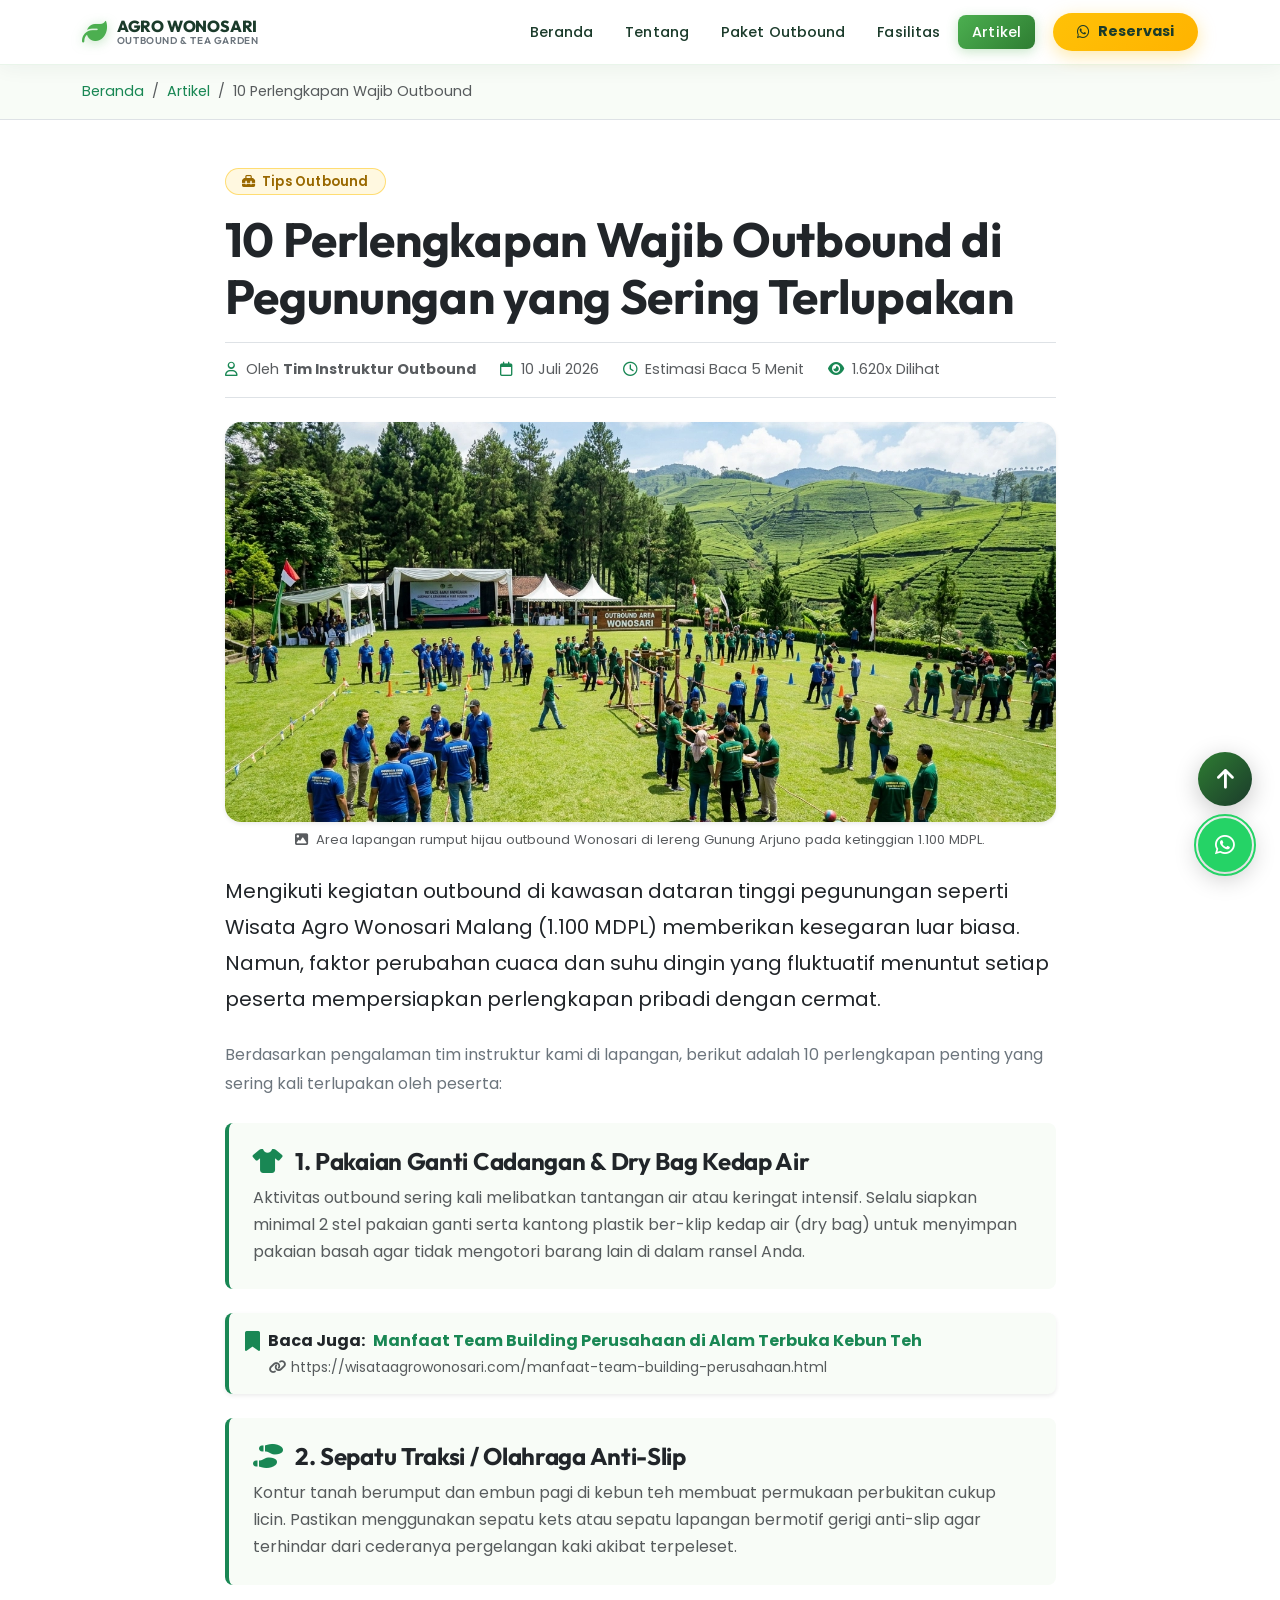
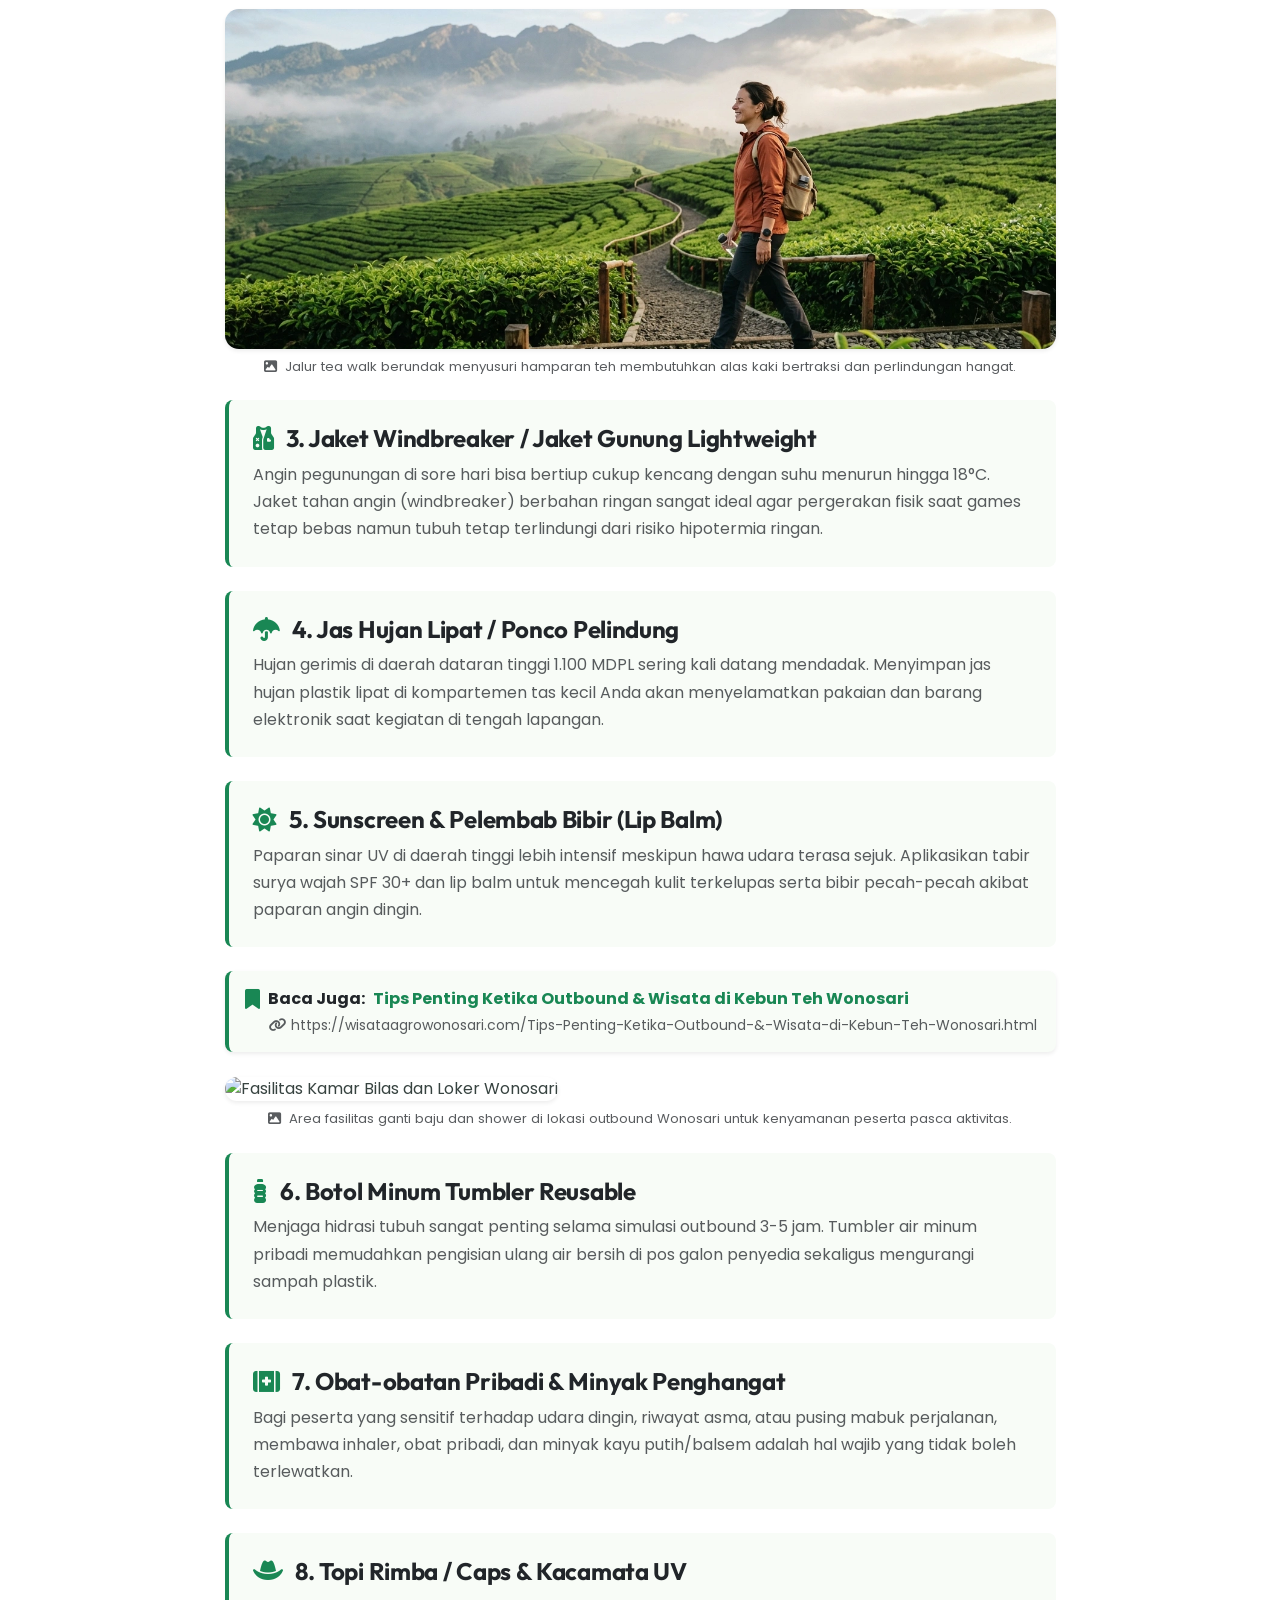
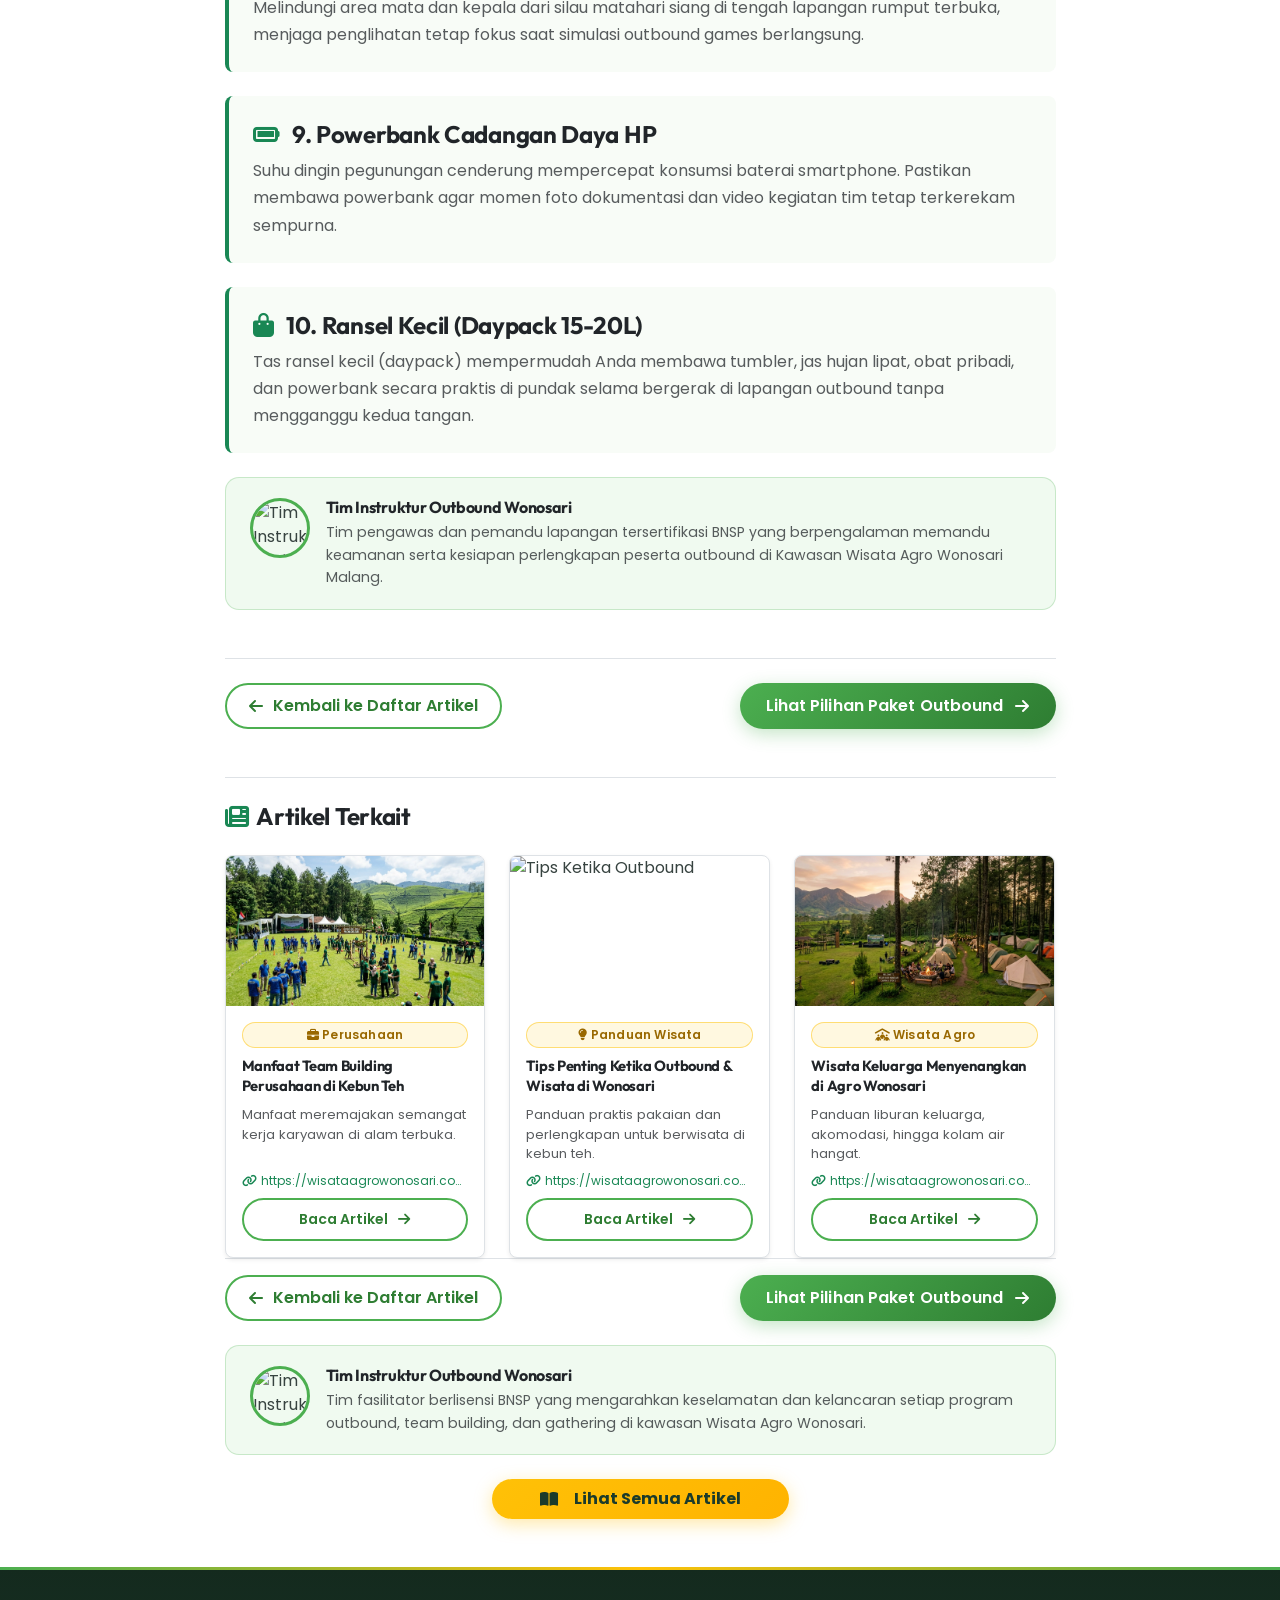
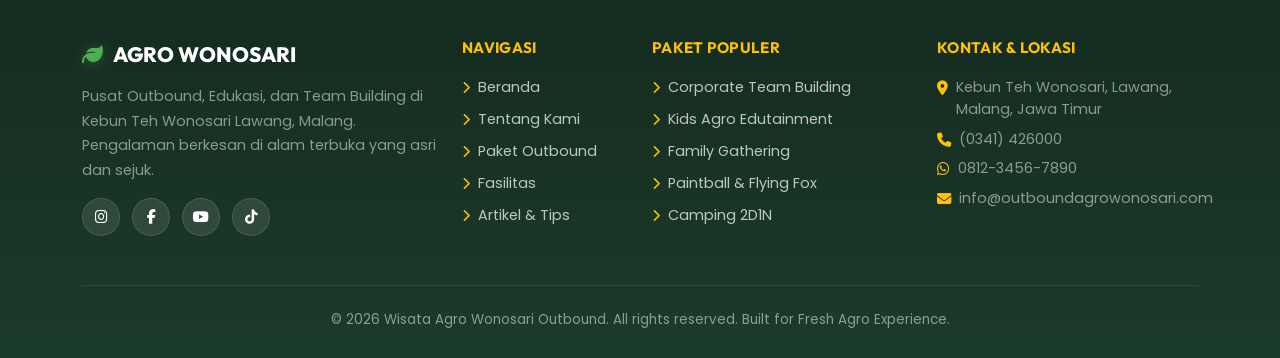
==== commit cf5e9d2a: "update" ====
--- a/10-Perlengkapan-Wajib-Outbound-di-Pegunungan-yang-Sering-Terlupakan.html
+++ b/10-Perlengkapan-Wajib-Outbound-di-Pegunungan-yang-Sering-Terlupakan.html
@@ -323,14 +323,7 @@
 
             </div>
           </div>
-
-          <div class="card border-0 bg-light rounded-3 p-4 mb-4 border-start border-4 border-success">
-            <h4 class="fw-bold text-dark mb-2"><i class="fa-solid fa-socks text-success me-2"></i> 10. Kaos Kaki Cadangan Tebal</h4>
-            <p class="m-0 text-muted" style="line-height: 1.7;">
-              Kaos kaki basah terkena embun pagi membuat kaki dingin dan tidak nyaman. Membawa kaos kaki cadangan akan menjaga kaki Anda tetap hangat saat beristirahat.
-            </p>
-          </div>
-
+          
           <!-- Navigation Action -->
           <div class="d-flex flex-wrap justify-content-between align-items-center gap-3 pt-3 border-top">
             <a href="artikel.html" class="btn btn-outline-custom">
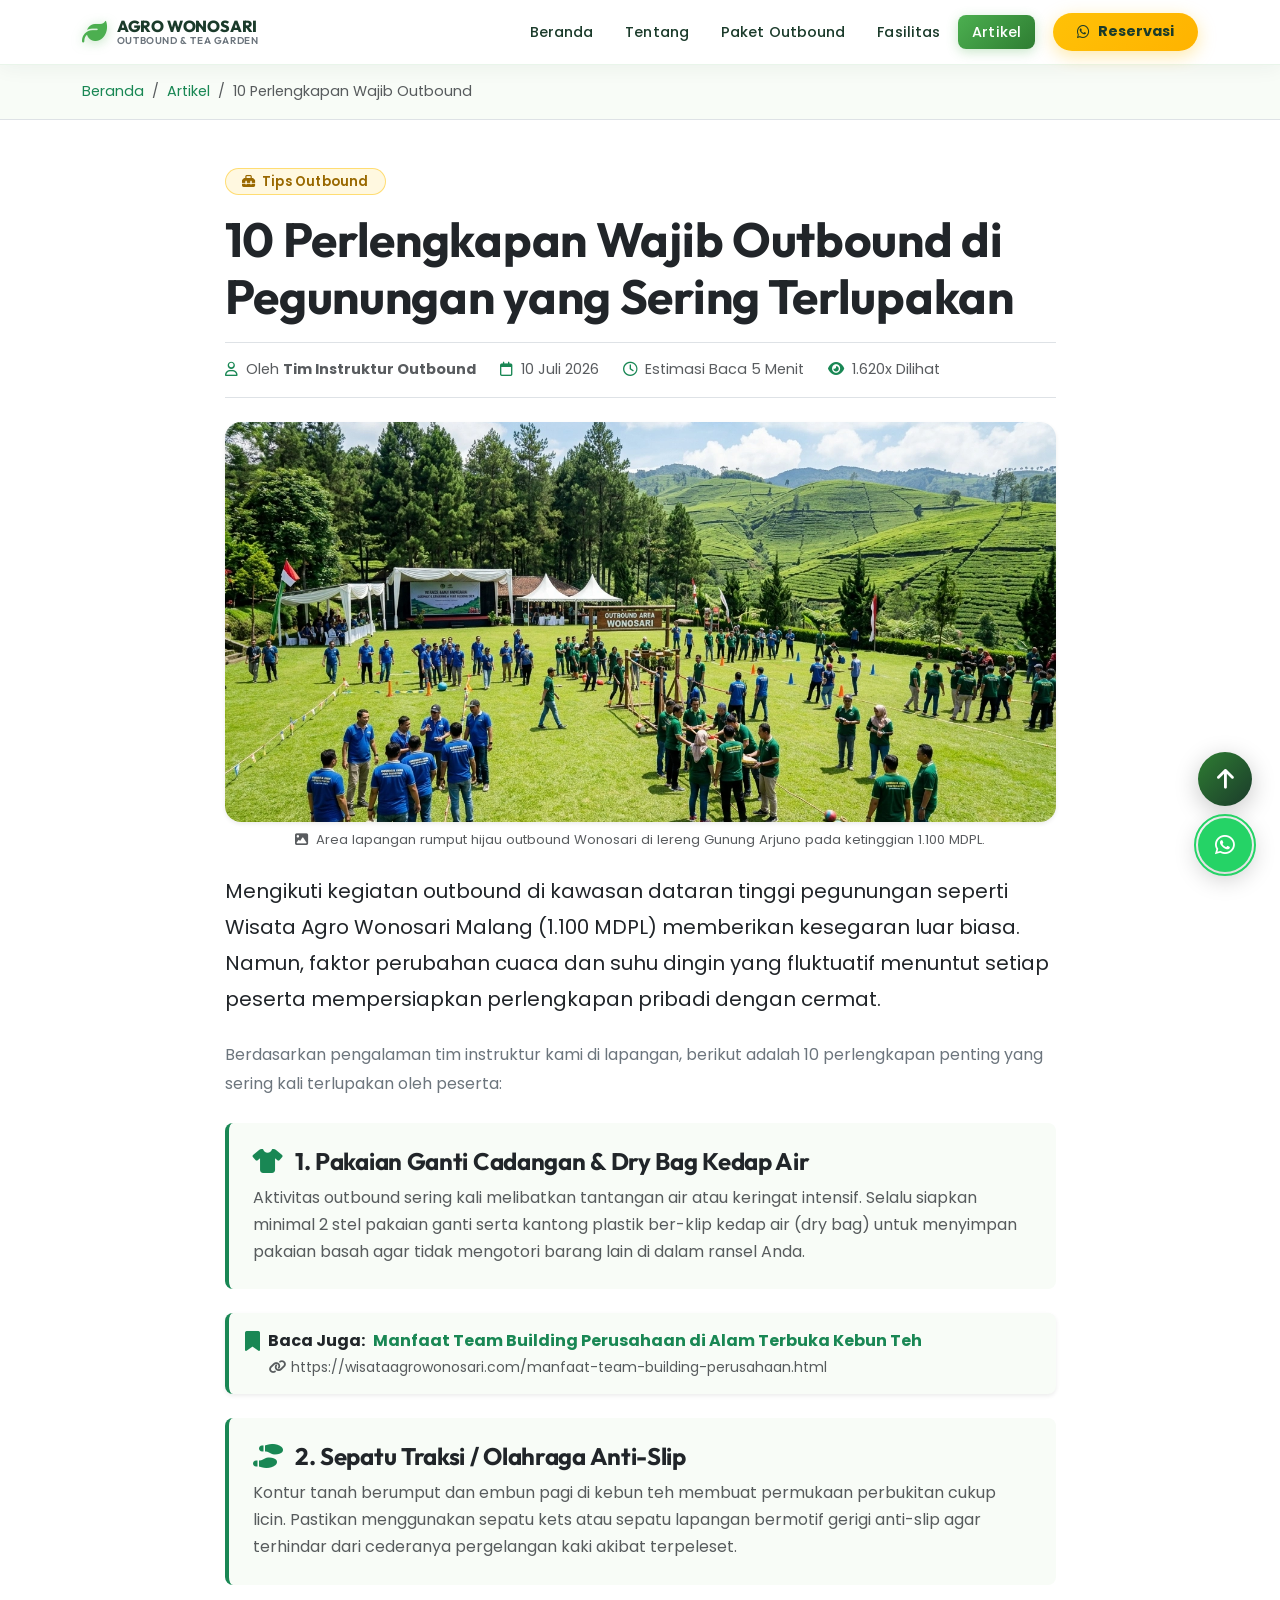
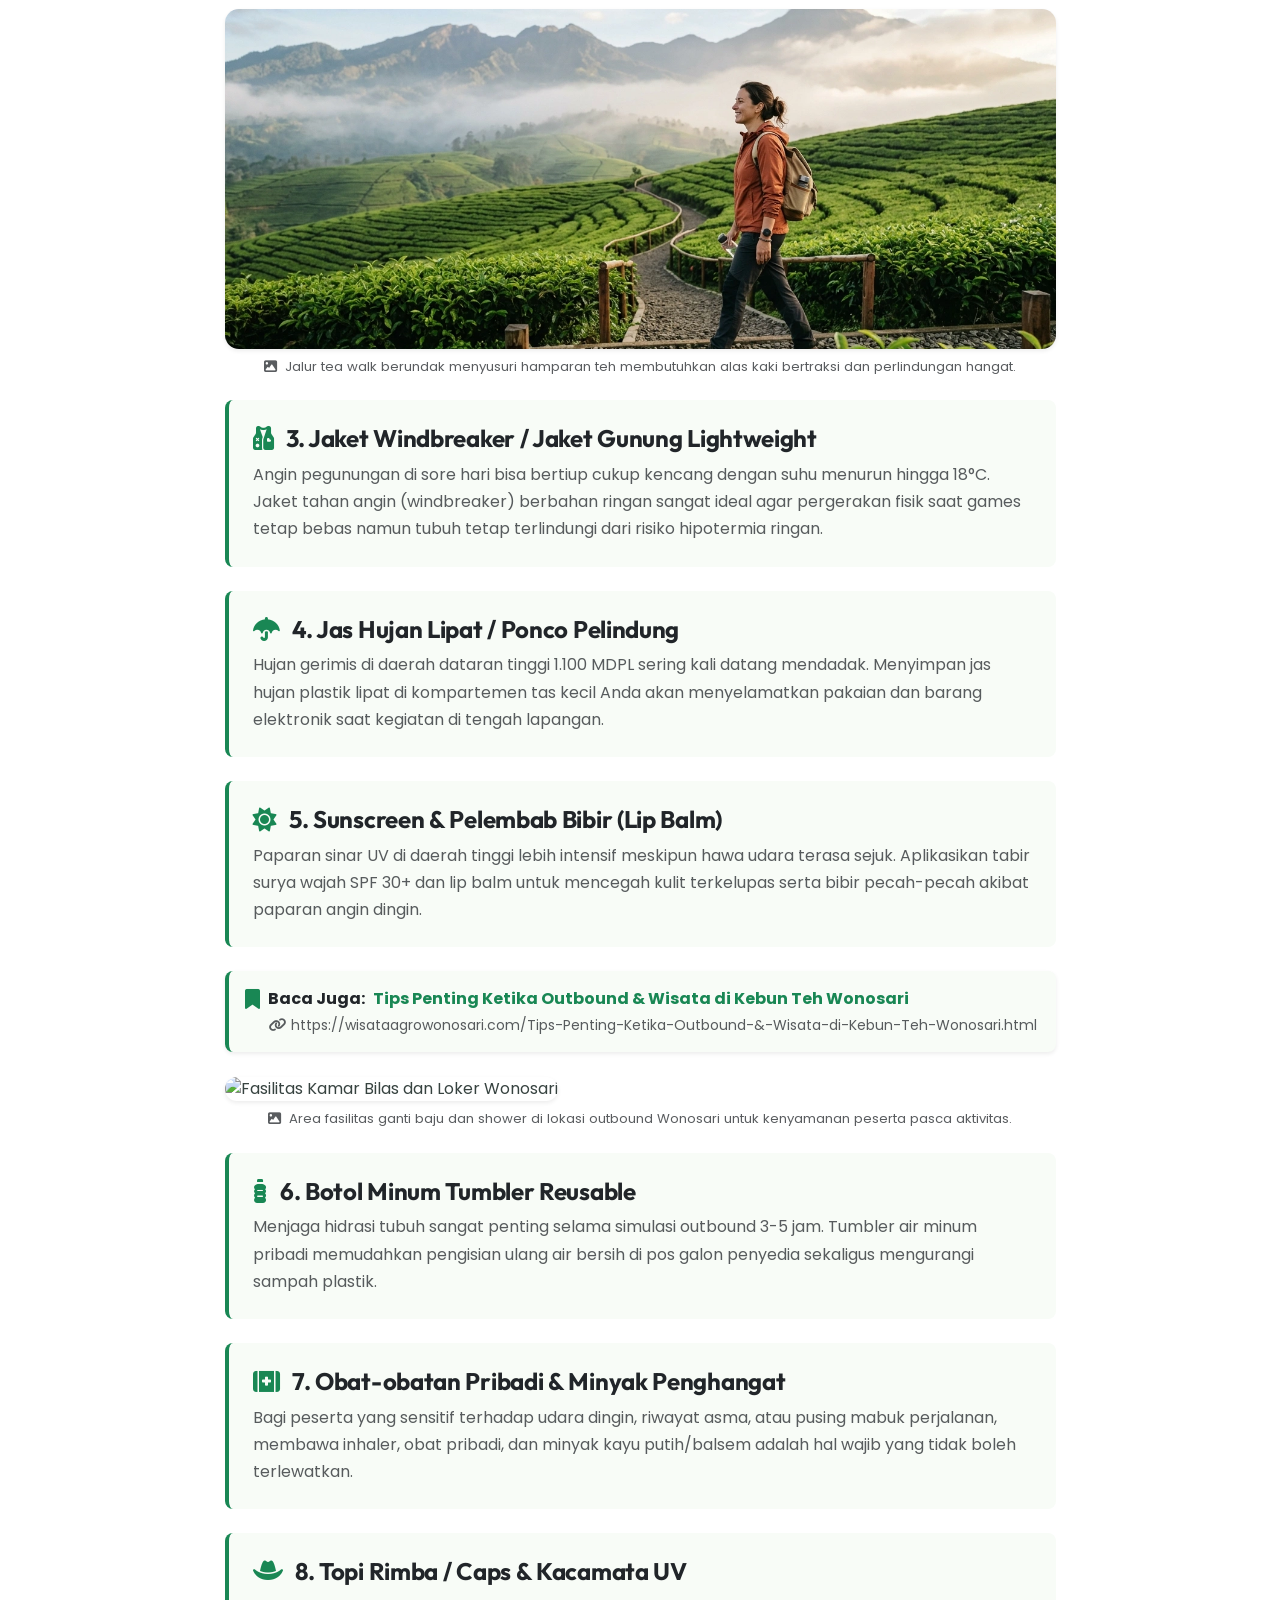
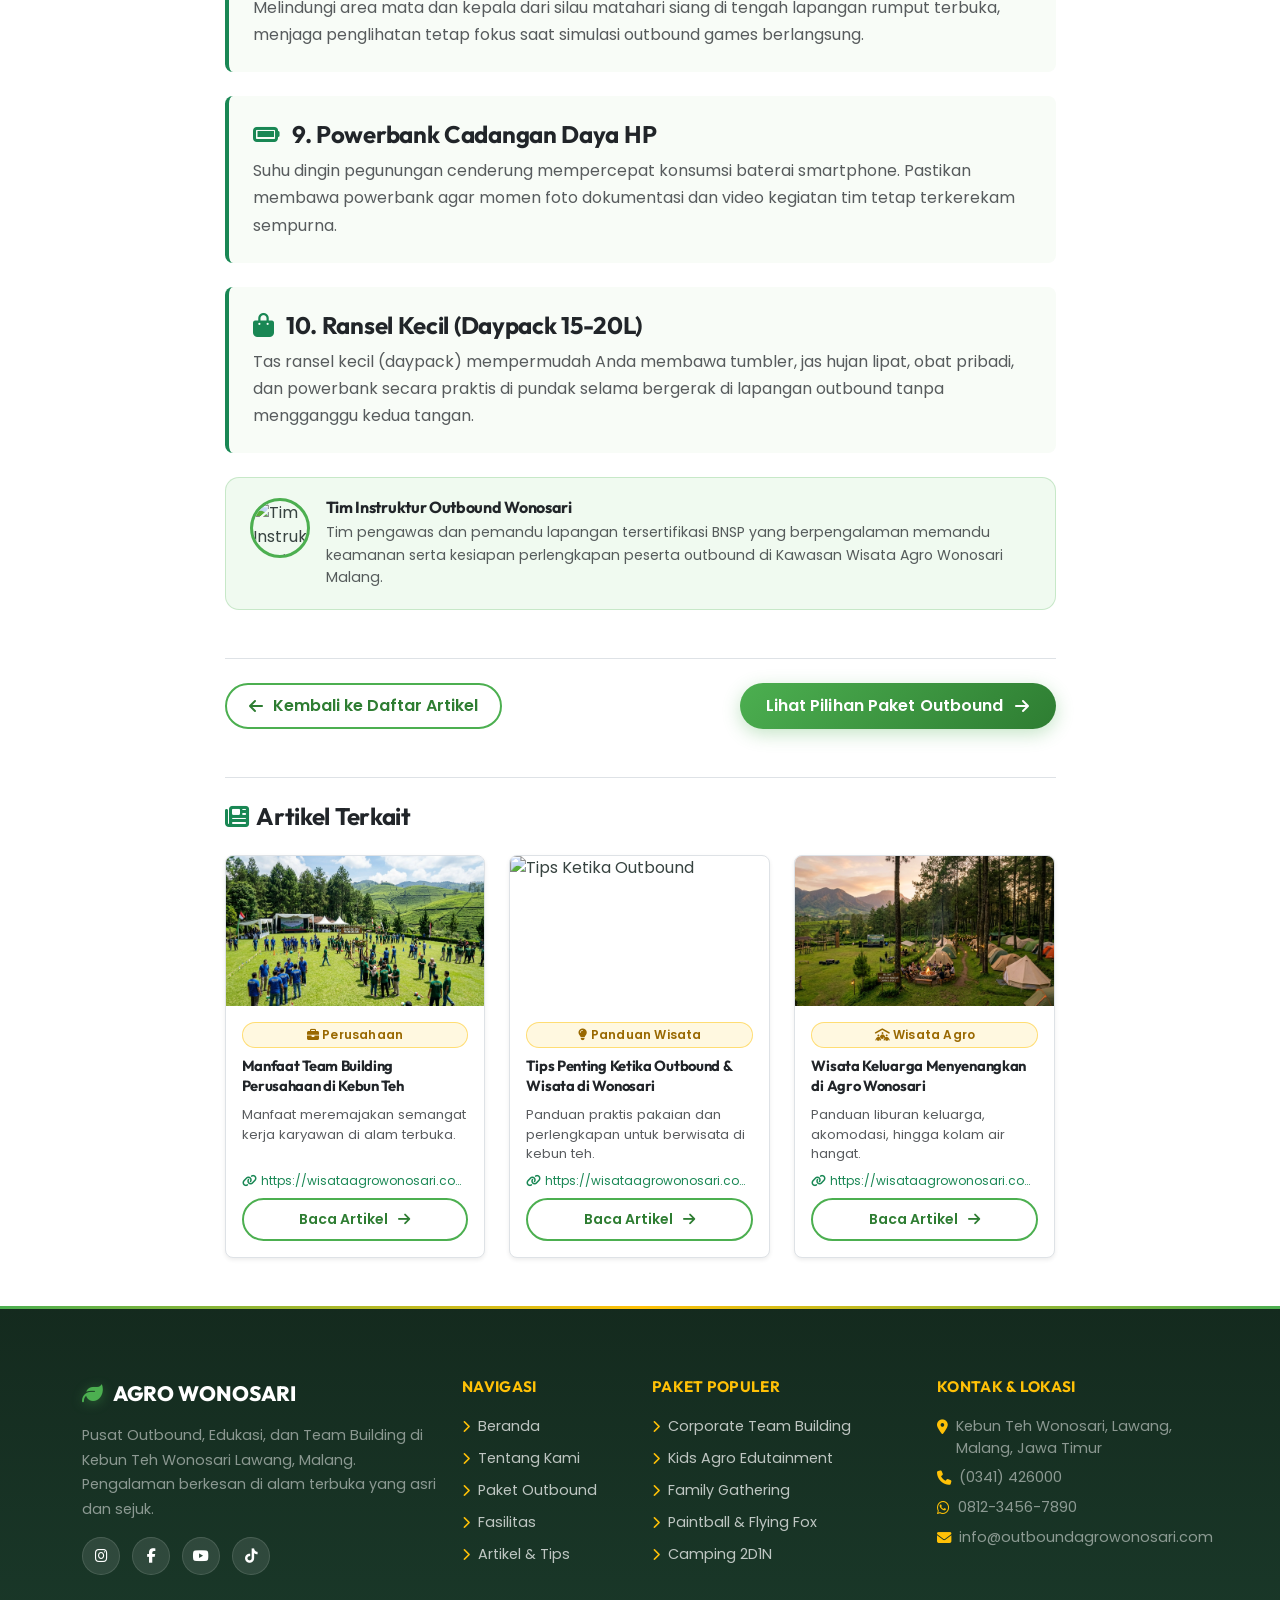
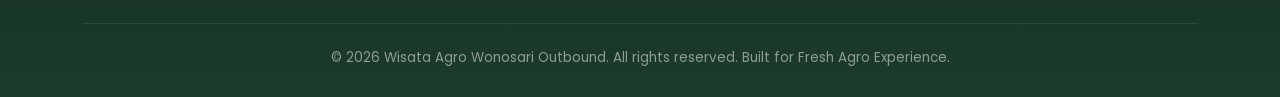
==== commit 2ce9da87: "iahbci" ====
--- a/10-Perlengkapan-Wajib-Outbound-di-Pegunungan-yang-Sering-Terlupakan.html
+++ b/10-Perlengkapan-Wajib-Outbound-di-Pegunungan-yang-Sering-Terlupakan.html
@@ -321,38 +321,7 @@
                 </div>
               </div>
 
-            </div>
-          </div>
-          
-          <!-- Navigation Action -->
-          <div class="d-flex flex-wrap justify-content-between align-items-center gap-3 pt-3 border-top">
-            <a href="artikel.html" class="btn btn-outline-custom">
-              <i class="fa-solid fa-arrow-left me-1"></i> Kembali ke Daftar Artikel
-            </a>
-            <a href="paket.html" class="btn btn-primary-custom">
-              Lihat Pilihan Paket Outbound <i class="fa-solid fa-arrow-right ms-1"></i>
-            </a>
-          </div>
-
-          <!-- Author Bio -->
-          <div class="author-card d-flex align-items-start gap-3 mt-4">
-            <img src="https://images.unsplash.com/photo-1560250097-0b93528c311a?auto=format&fit=crop&w=150&q=80"
-                 alt="Tim Instruktur Outbound" class="author-avatar flex-shrink-0">
-            <div>
-              <h6 class="fw-bold text-dark mb-1">Tim Instruktur Outbound Wonosari</h6>
-              <p class="text-muted mb-0" style="font-size: 0.88rem; line-height: 1.6;">
-                Tim fasilitator berlisensi BNSP yang mengarahkan keselamatan dan kelancaran setiap program outbound, team building, dan gathering di kawasan Wisata Agro Wonosari.
-              </p>
-            </div>
-          </div>
-
-          <!-- See All Articles Button -->
-          <div class="text-center mt-4">
-            <a href="artikel.html" class="btn btn-amber text-dark px-5 py-2 fw-bold">
-              <i class="fa-solid fa-book-open me-2"></i> Lihat Semua Artikel
-            </a>
-          </div>
-
+          </div>
         </div>
       </div>
     </div>
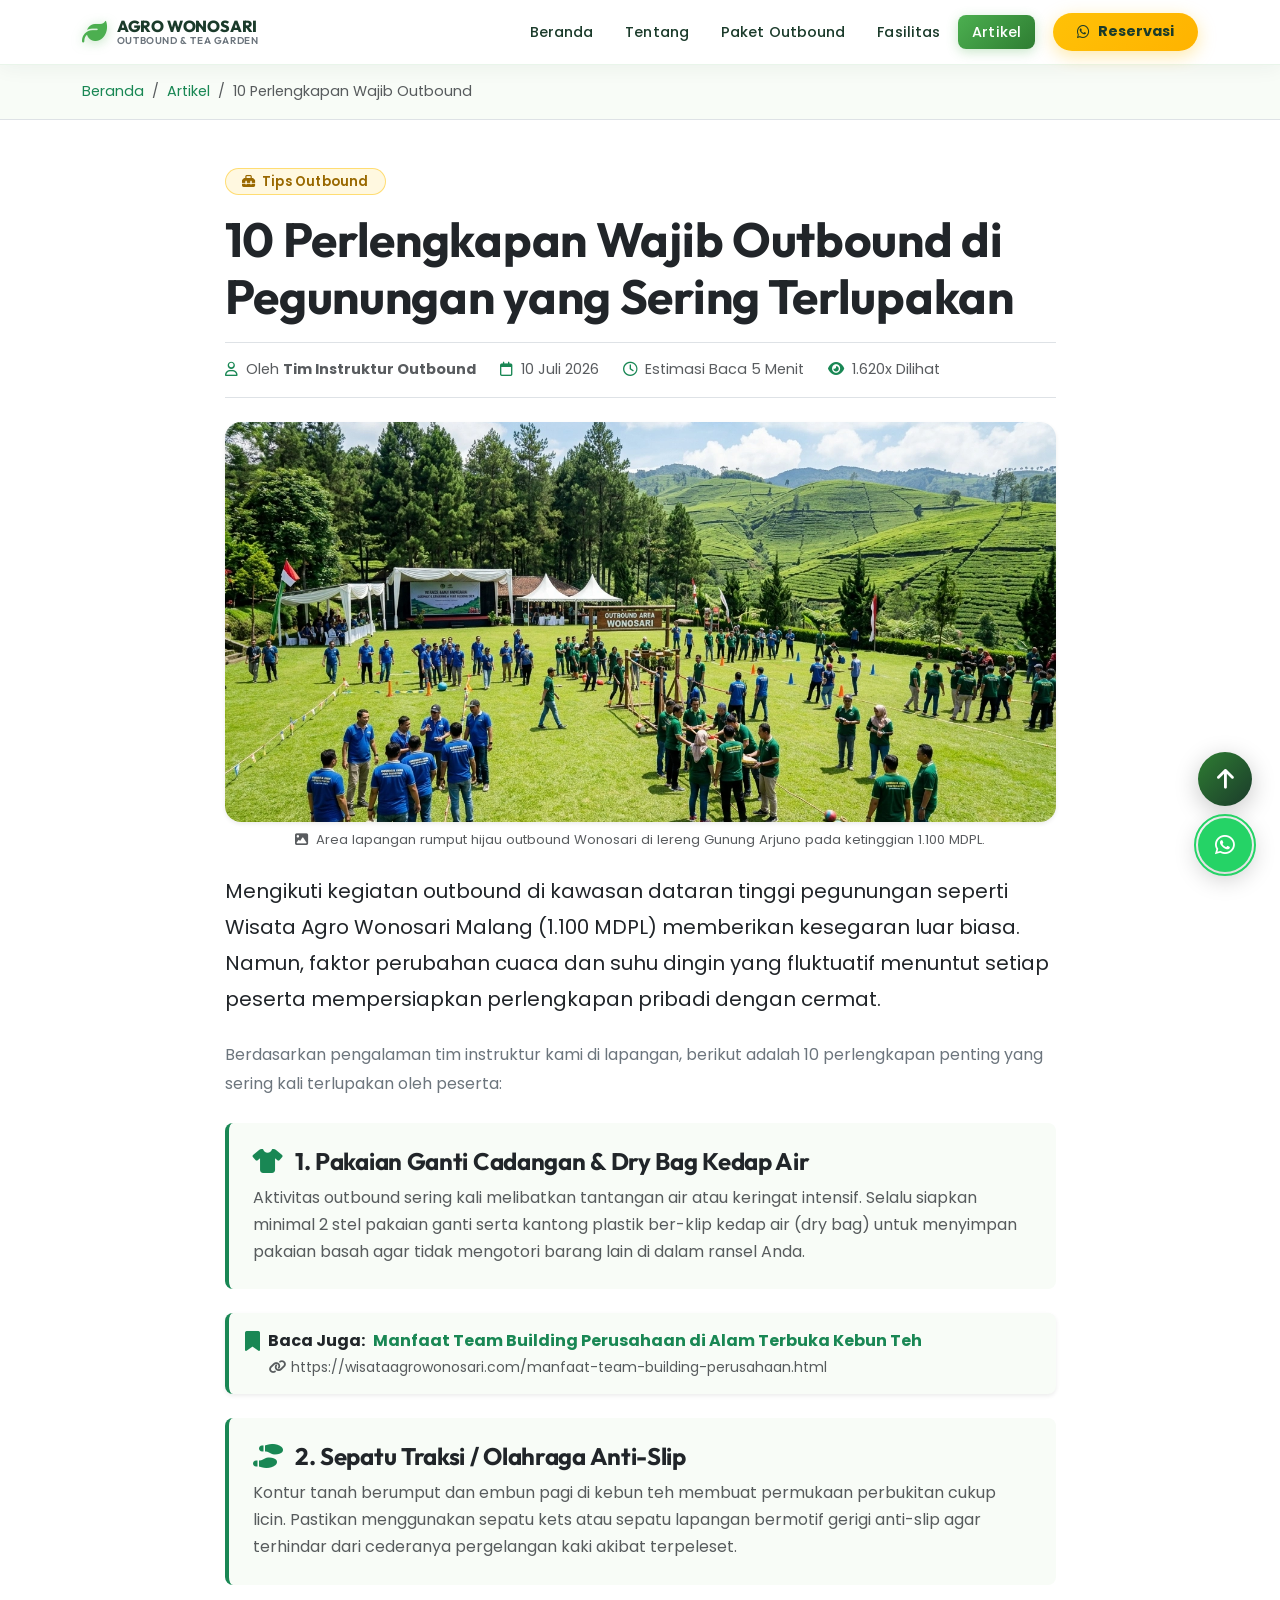
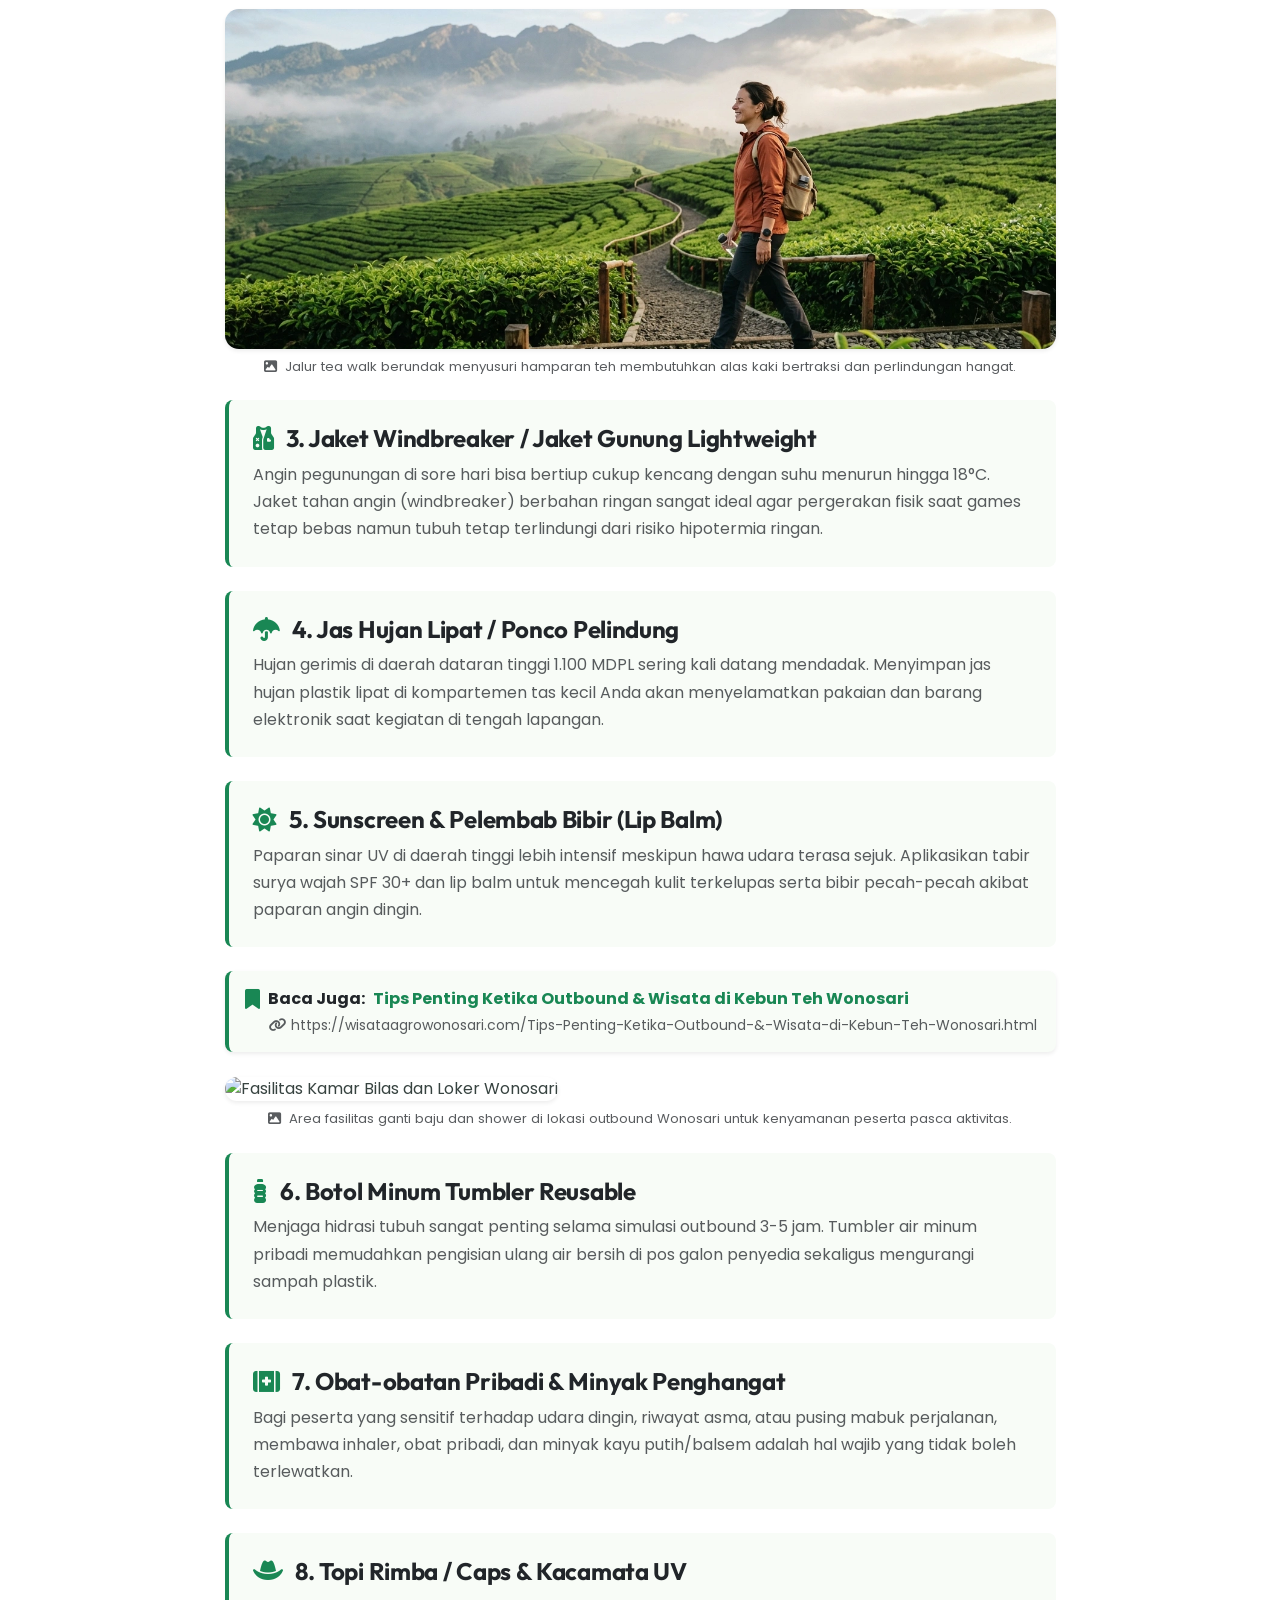
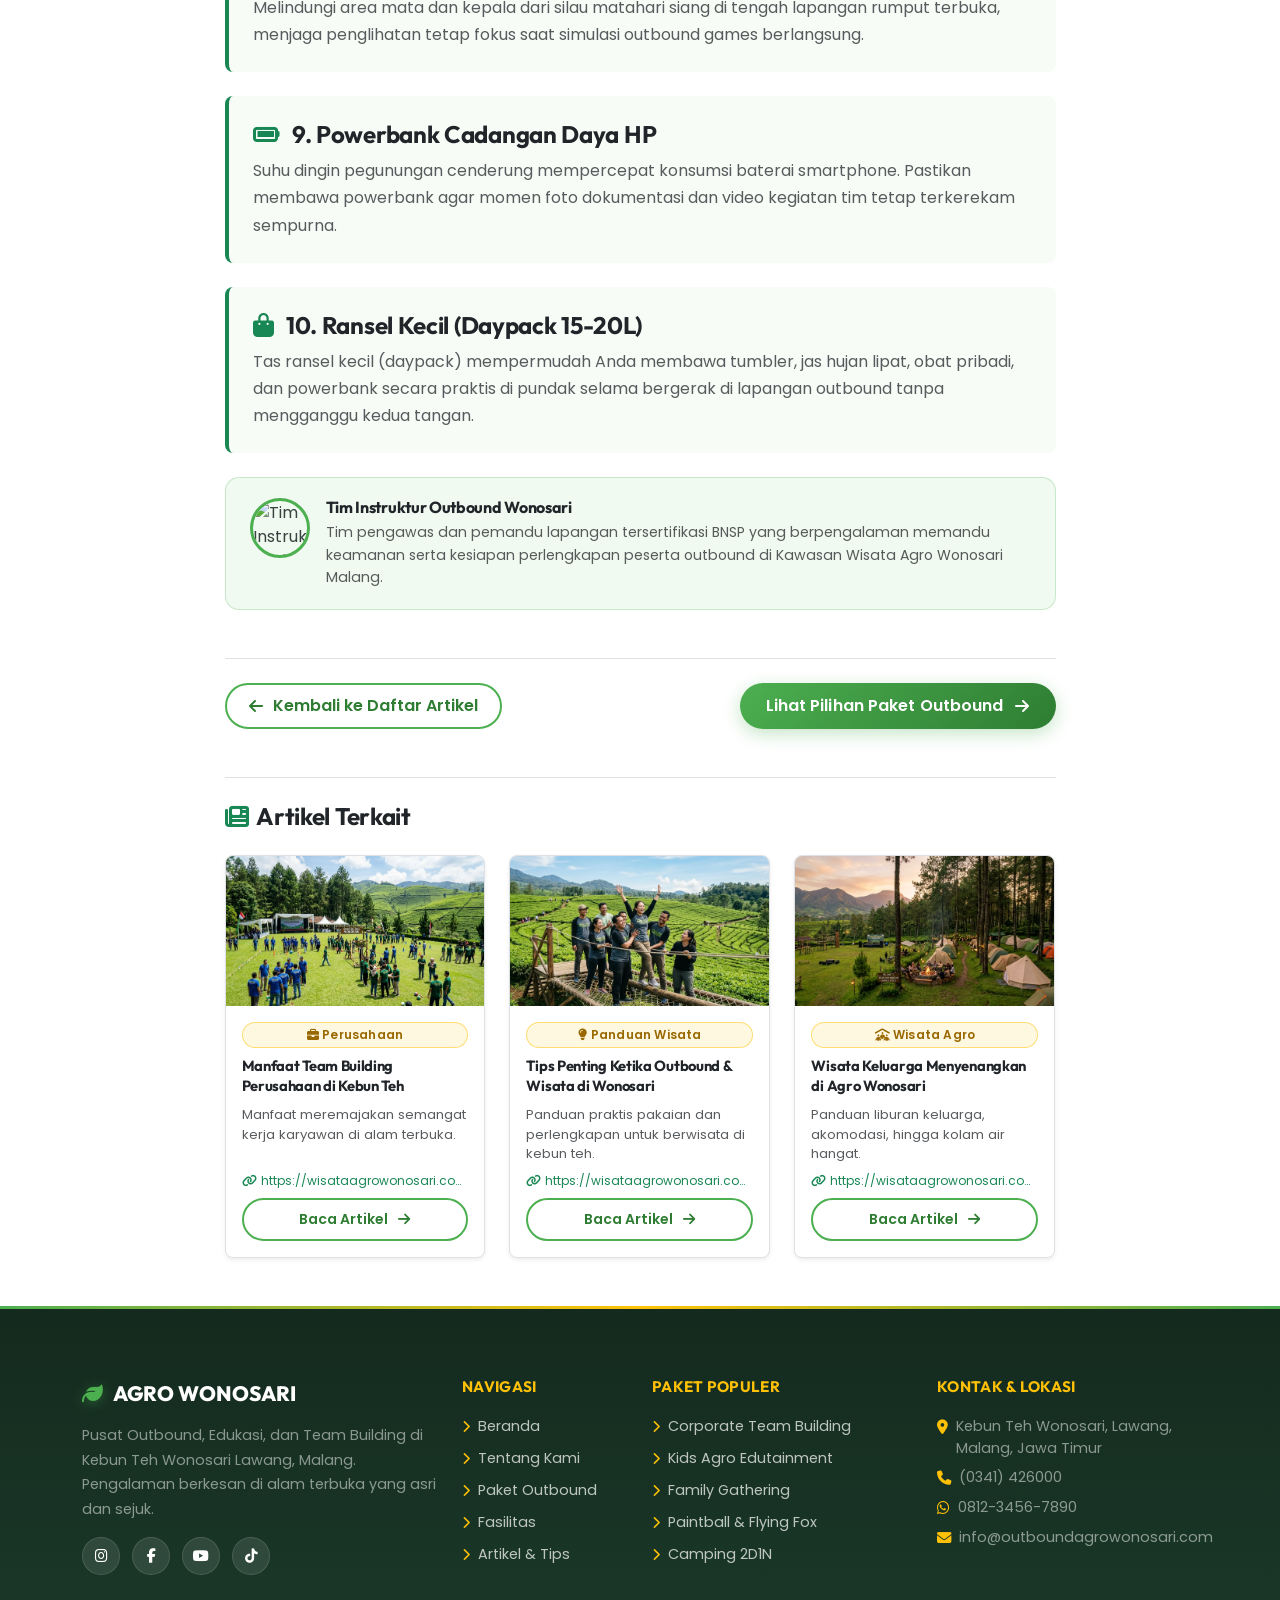
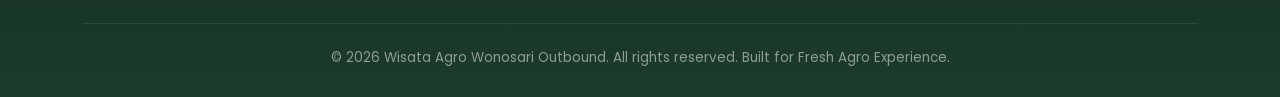
==== commit 1dfdc478: "update" ====
--- a/10-Perlengkapan-Wajib-Outbound-di-Pegunungan-yang-Sering-Terlupakan.html
+++ b/10-Perlengkapan-Wajib-Outbound-di-Pegunungan-yang-Sering-Terlupakan.html
@@ -284,7 +284,7 @@
               <!-- Card 2 -->
               <div class="col-md-4">
                 <div class="custom-card h-100 border rounded-3 overflow-hidden shadow-sm d-flex flex-column">
-                  <img src="https://images.unsplash.com/photo-1544717305-2782549b5136?auto=format&fit=crop&w=600&q=80" class="w-100" style="height:150px; object-fit:cover;" alt="Tips Ketika Outbound">
+                  <img src="assets/img/People_participating_in_team-bui…_202608171421.webp" class="w-100" style="height:150px; object-fit:cover;" alt="Tips Ketika Outbound">
                   <div class="p-3 d-flex flex-column flex-grow-1">
                     <span class="badge badge-amber mb-2 w-fit-content" style="font-size:0.75rem;"><i class="fa-solid fa-lightbulb"></i> Panduan Wisata</span>
                     <h6 class="fw-bold text-dark mb-2" style="font-size:0.92rem; line-height:1.4;">
--- a/css/style.css
+++ b/css/style.css
@@ -463,11 +463,11 @@
 .page-hero {
   position: relative;
   background:
-    linear-gradient(160deg, rgba(12,40,22,0.9) 0%, rgba(46,125,50,0.80) 100%),
+    linear-gradient(135deg, rgba(20, 50, 35, 0.82) 0%, rgba(40, 105, 65, 0.76) 50%, rgba(15, 38, 28, 0.86) 100%),
     url('https://images.unsplash.com/photo-1501785888041-af3ef285b470?auto=format&fit=crop&w=1600&q=80')
       center / cover no-repeat;
   color: #fff;
-  padding: 70px 0 58px;
+  padding: 75px 0 65px;
   text-align: center;
   overflow: hidden;
 }
@@ -477,23 +477,66 @@
   position: absolute;
   top: -60px; right: -60px;
   width: 320px; height: 320px;
-  background: radial-gradient(circle, rgba(255,193,7,0.08) 0%, transparent 65%);
+  background: radial-gradient(circle, rgba(255,193,7,0.18) 0%, transparent 65%);
   pointer-events: none;
 }
 
-.page-hero h1 {
-  font-size: 2.4rem;
-  font-weight: 800;
-  margin-bottom: 12px;
-  text-shadow: 0 2px 12px rgba(0,0,0,0.25);
-}
-
-.page-hero p {
-  font-size: 1.05rem;
-  color: rgba(255,255,255,0.88);
-  max-width: 660px;
-  margin: 0 auto;
-  line-height: 1.7;
+.page-hero h1,
+.fas-hero-v2 h1 {
+  font-family: 'Outfit', sans-serif !important;
+  font-size: 2.6rem !important;
+  font-weight: 800 !important;
+  color: #ffffff !important;
+  margin-bottom: 14px !important;
+  letter-spacing: -0.5px !important;
+  text-shadow: 0 3px 18px rgba(0, 0, 0, 0.65), 0 1px 4px rgba(0, 0, 0, 0.8) !important;
+}
+
+.page-hero h1 span,
+.fas-hero-v2 h1 span {
+  color: #FFD54F !important;
+  text-shadow: 0 3px 18px rgba(0, 0, 0, 0.7), 0 1px 4px rgba(0, 0, 0, 0.9) !important;
+}
+
+.page-hero p,
+.fas-hero-v2 p {
+  font-size: 1.08rem !important;
+  color: rgba(255, 255, 255, 0.96) !important;
+  max-width: 720px !important;
+  margin: 0 auto !important;
+  line-height: 1.7 !important;
+  font-weight: 400 !important;
+  text-shadow: 0 2px 10px rgba(0, 0, 0, 0.6) !important;
+}
+
+/* High-Contrast Glassmorphic Hero Badge for Inner Page Banners */
+.page-hero .badge,
+.page-hero .badge-amber,
+.fas-hero-v2 .badge,
+.fas-hero-v2 .badge-amber {
+  background: rgba(255, 193, 7, 0.25) !important;
+  color: #FFD54F !important;
+  border: 1.5px solid rgba(255, 213, 79, 0.75) !important;
+  font-weight: 700 !important;
+  font-size: 0.88rem !important;
+  padding: 8px 20px !important;
+  border-radius: 50px !important;
+  letter-spacing: 0.5px !important;
+  text-shadow: 0 1px 4px rgba(0, 0, 0, 0.7) !important;
+  box-shadow: 0 4px 16px rgba(0, 0, 0, 0.25) !important;
+  backdrop-filter: blur(8px) !important;
+  -webkit-backdrop-filter: blur(8px) !important;
+  display: inline-flex !important;
+  align-items: center !important;
+  gap: 6px !important;
+}
+
+.page-hero .badge i,
+.page-hero .badge-amber i,
+.fas-hero-v2 .badge i,
+.fas-hero-v2 .badge-amber i {
+  color: #FFC107 !important;
+  font-size: 0.95rem !important;
 }
 
 /* ──────────────────────────────────────────────────────────
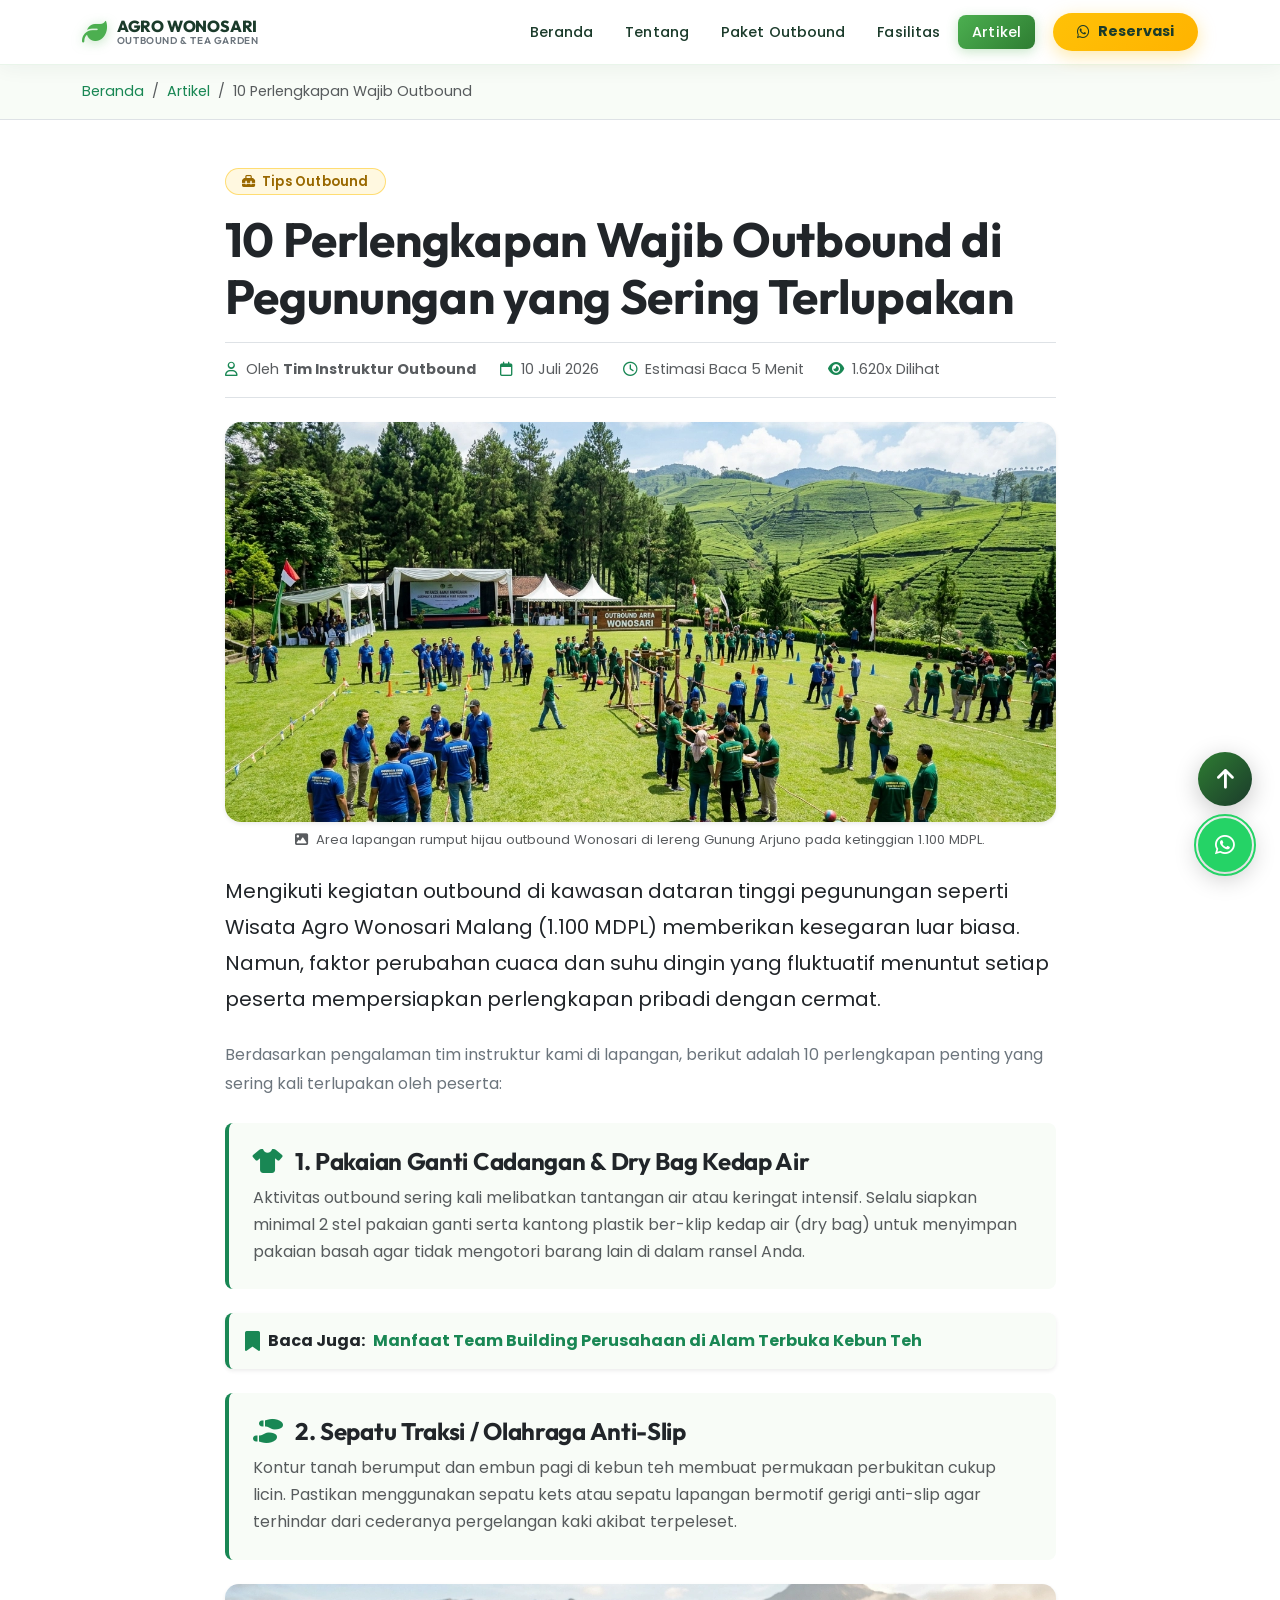
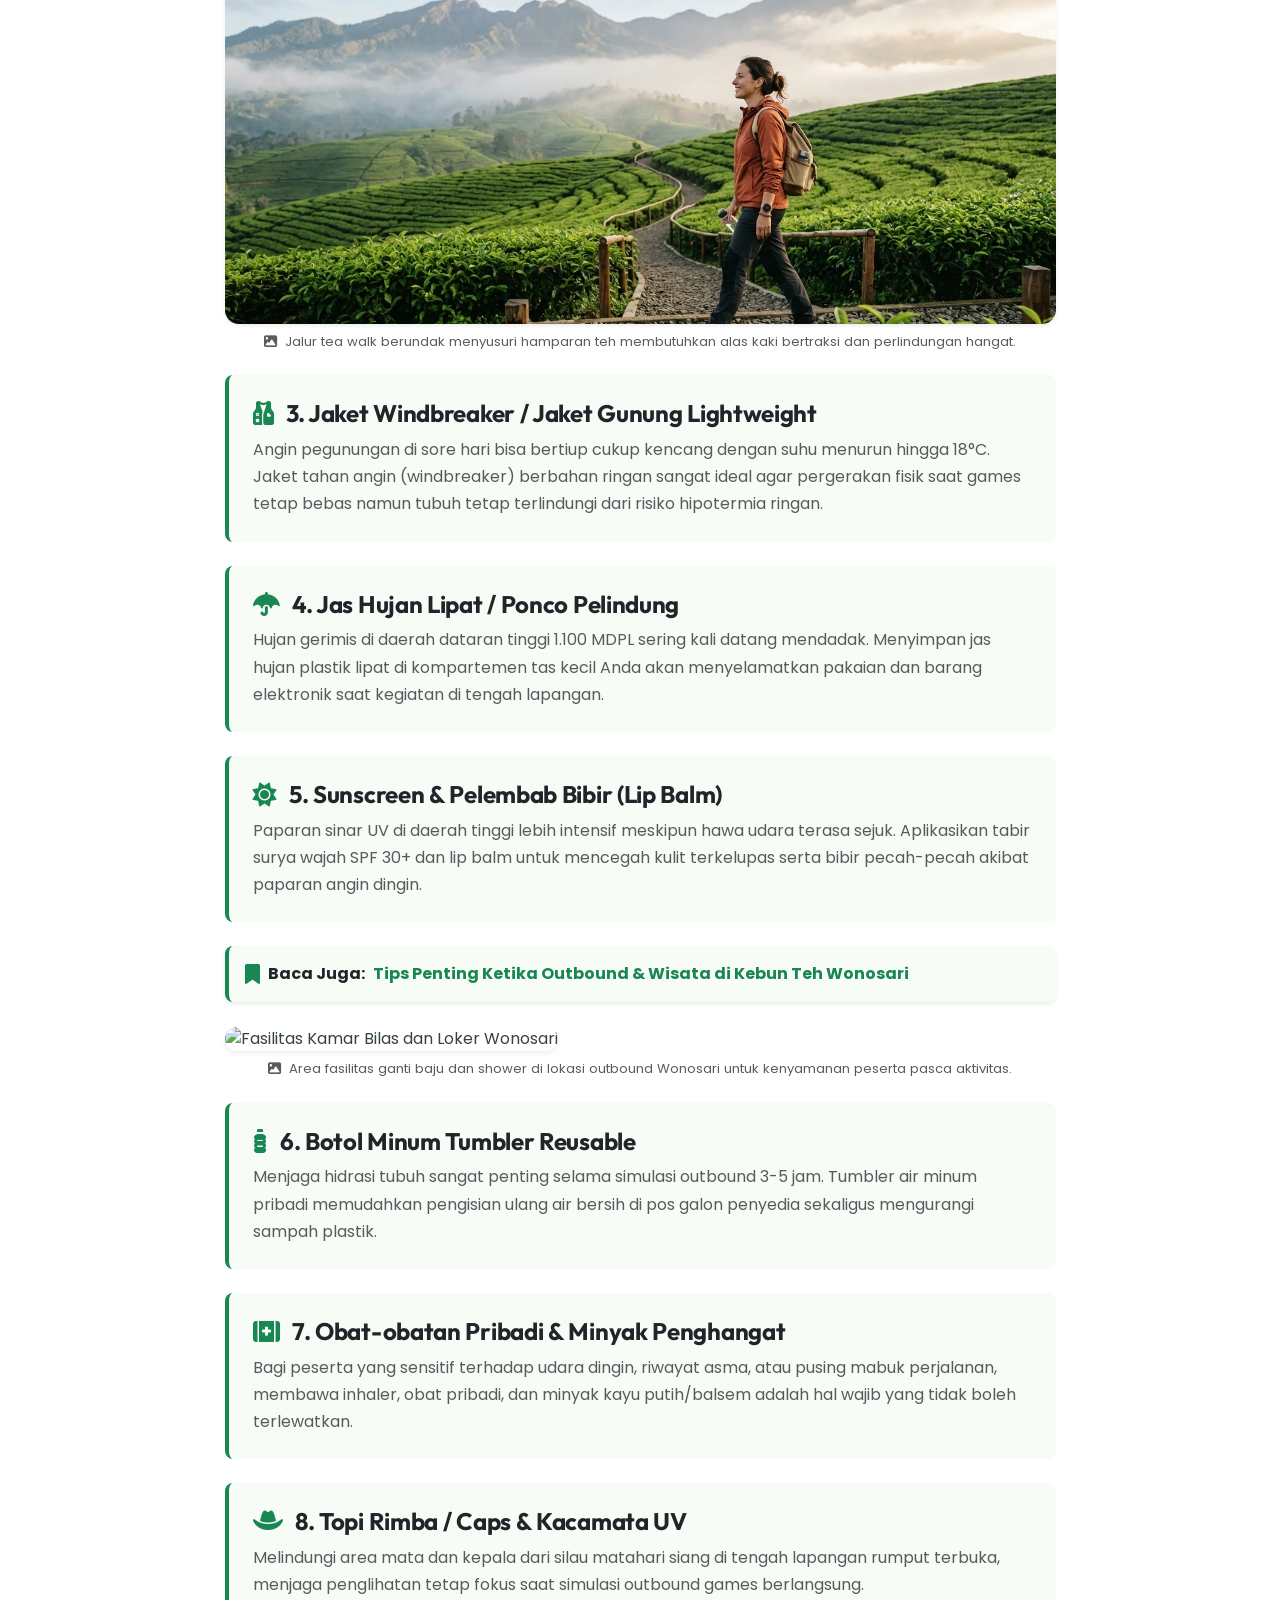
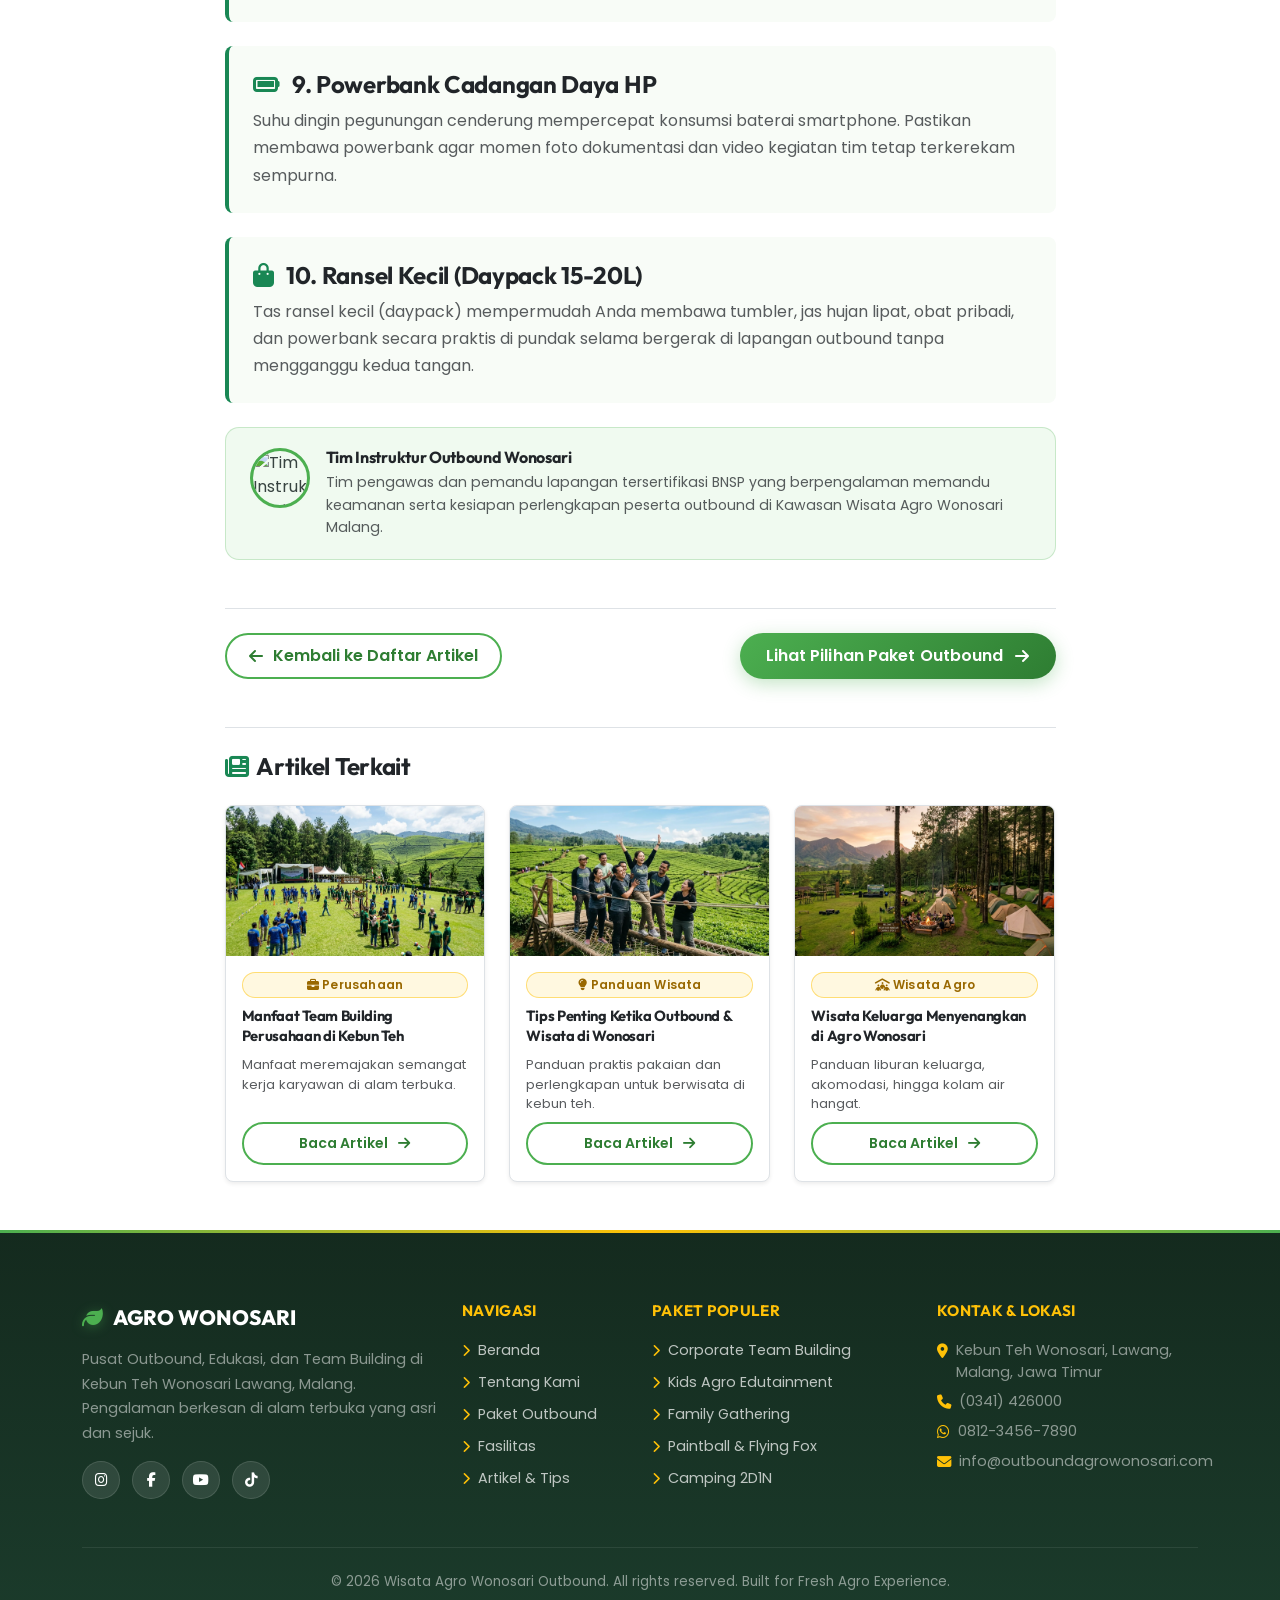
==== commit f8c946b3: "update" ====
--- a/10-Perlengkapan-Wajib-Outbound-di-Pegunungan-yang-Sering-Terlupakan.html
+++ b/10-Perlengkapan-Wajib-Outbound-di-Pegunungan-yang-Sering-Terlupakan.html
@@ -130,16 +130,13 @@
 
           <!-- Fitur Baca Juga 1 -->
           <div class="my-4 p-3 rounded-3 border-start border-4 border-success bg-light shadow-sm">
-            <div class="d-flex align-items-center gap-2 mb-1">
+            <div class="d-flex align-items-center gap-2">
               <i class="fa-solid fa-bookmark text-success fs-5"></i>
               <strong class="text-dark">Baca Juga:</strong>
               <a href="manfaat-team-building-perusahaan.html" class="text-success fw-bold text-decoration-none">
                 Manfaat Team Building Perusahaan di Alam Terbuka Kebun Teh
               </a>
             </div>
-            <div class="small text-muted ms-4">
-              <i class="fa-solid fa-link me-1"></i>https://wisataagrowonosari.com/manfaat-team-building-perusahaan.html
-            </div>
           </div>
 
           <div class="card border-0 bg-light rounded-3 p-4 mb-4 border-start border-4 border-success">
@@ -179,15 +176,12 @@
 
           <!-- Fitur Baca Juga 2 -->
           <div class="my-4 p-3 rounded-3 border-start border-4 border-success bg-light shadow-sm">
-            <div class="d-flex align-items-center gap-2 mb-1">
+            <div class="d-flex align-items-center gap-2">
               <i class="fa-solid fa-bookmark text-success fs-5"></i>
               <strong class="text-dark">Baca Juga:</strong>
               <a href="Tips-Penting-Ketika-Outbound-&-Wisata-di-Kebun-Teh-Wonosari.html" class="text-success fw-bold text-decoration-none">
                 Tips Penting Ketika Outbound &amp; Wisata di Kebun Teh Wonosari
               </a>
-            </div>
-            <div class="small text-muted ms-4">
-              <i class="fa-solid fa-link me-1"></i>https://wisataagrowonosari.com/Tips-Penting-Ketika-Outbound-&-Wisata-di-Kebun-Teh-Wonosari.html
             </div>
           </div>
 
@@ -273,9 +267,6 @@
                       </a>
                     </h6>
                     <p class="text-muted small mb-2 flex-grow-1" style="font-size:0.82rem;">Manfaat meremajakan semangat kerja karyawan di alam terbuka.</p>
-                    <div class="small text-success text-truncate mb-2" style="font-size:0.75rem;">
-                      <i class="fa-solid fa-link me-1"></i>https://wisataagrowonosari.com/manfaat-team-building-perusahaan.html
-                    </div>
                     <a href="manfaat-team-building-perusahaan.html" class="btn btn-sm btn-outline-custom w-100 mt-auto">Baca Artikel <i class="fa-solid fa-arrow-right ms-1"></i></a>
                   </div>
                 </div>
@@ -293,9 +284,6 @@
                       </a>
                     </h6>
                     <p class="text-muted small mb-2 flex-grow-1" style="font-size:0.82rem;">Panduan praktis pakaian dan perlengkapan untuk berwisata di kebun teh.</p>
-                    <div class="small text-success text-truncate mb-2" style="font-size:0.75rem;">
-                      <i class="fa-solid fa-link me-1"></i>https://wisataagrowonosari.com/Tips-Penting-Ketika-Outbound-&-Wisata-di-Kebun-Teh-Wonosari.html
-                    </div>
                     <a href="Tips-Penting-Ketika-Outbound-&-Wisata-di-Kebun-Teh-Wonosari.html" class="btn btn-sm btn-outline-custom w-100 mt-auto">Baca Artikel <i class="fa-solid fa-arrow-right ms-1"></i></a>
                   </div>
                 </div>
@@ -313,9 +301,6 @@
                       </a>
                     </h6>
                     <p class="text-muted small mb-2 flex-grow-1" style="font-size:0.82rem;">Panduan liburan keluarga, akomodasi, hingga kolam air hangat.</p>
-                    <div class="small text-success text-truncate mb-2" style="font-size:0.75rem;">
-                      <i class="fa-solid fa-link me-1"></i>https://wisataagrowonosari.com/Wisata-Keluarga-Menyenangkan-di-Agro-Wonosari-Panduan-Lengkap.html
-                    </div>
                     <a href="Wisata-Keluarga-Menyenangkan-di-Agro-Wonosari-Panduan-Lengkap.html" class="btn btn-sm btn-outline-custom w-100 mt-auto">Baca Artikel <i class="fa-solid fa-arrow-right ms-1"></i></a>
                   </div>
                 </div>
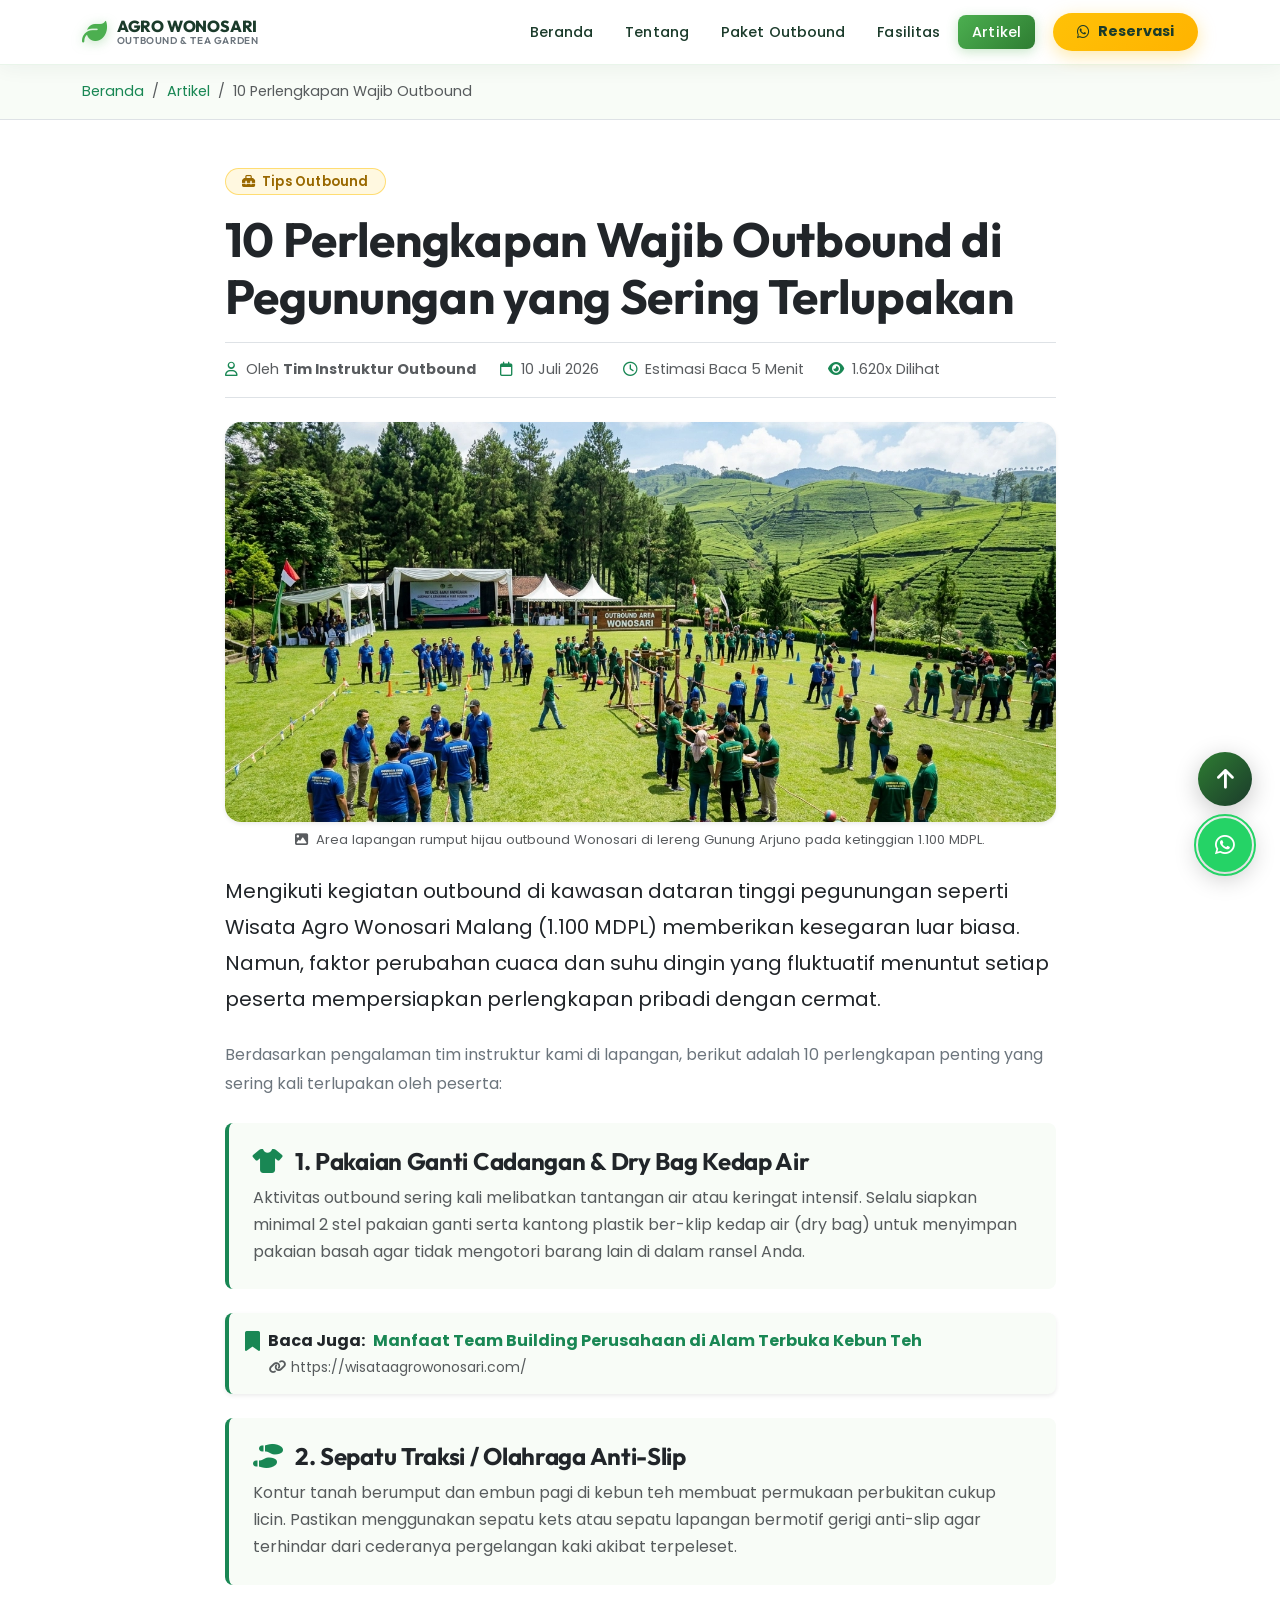
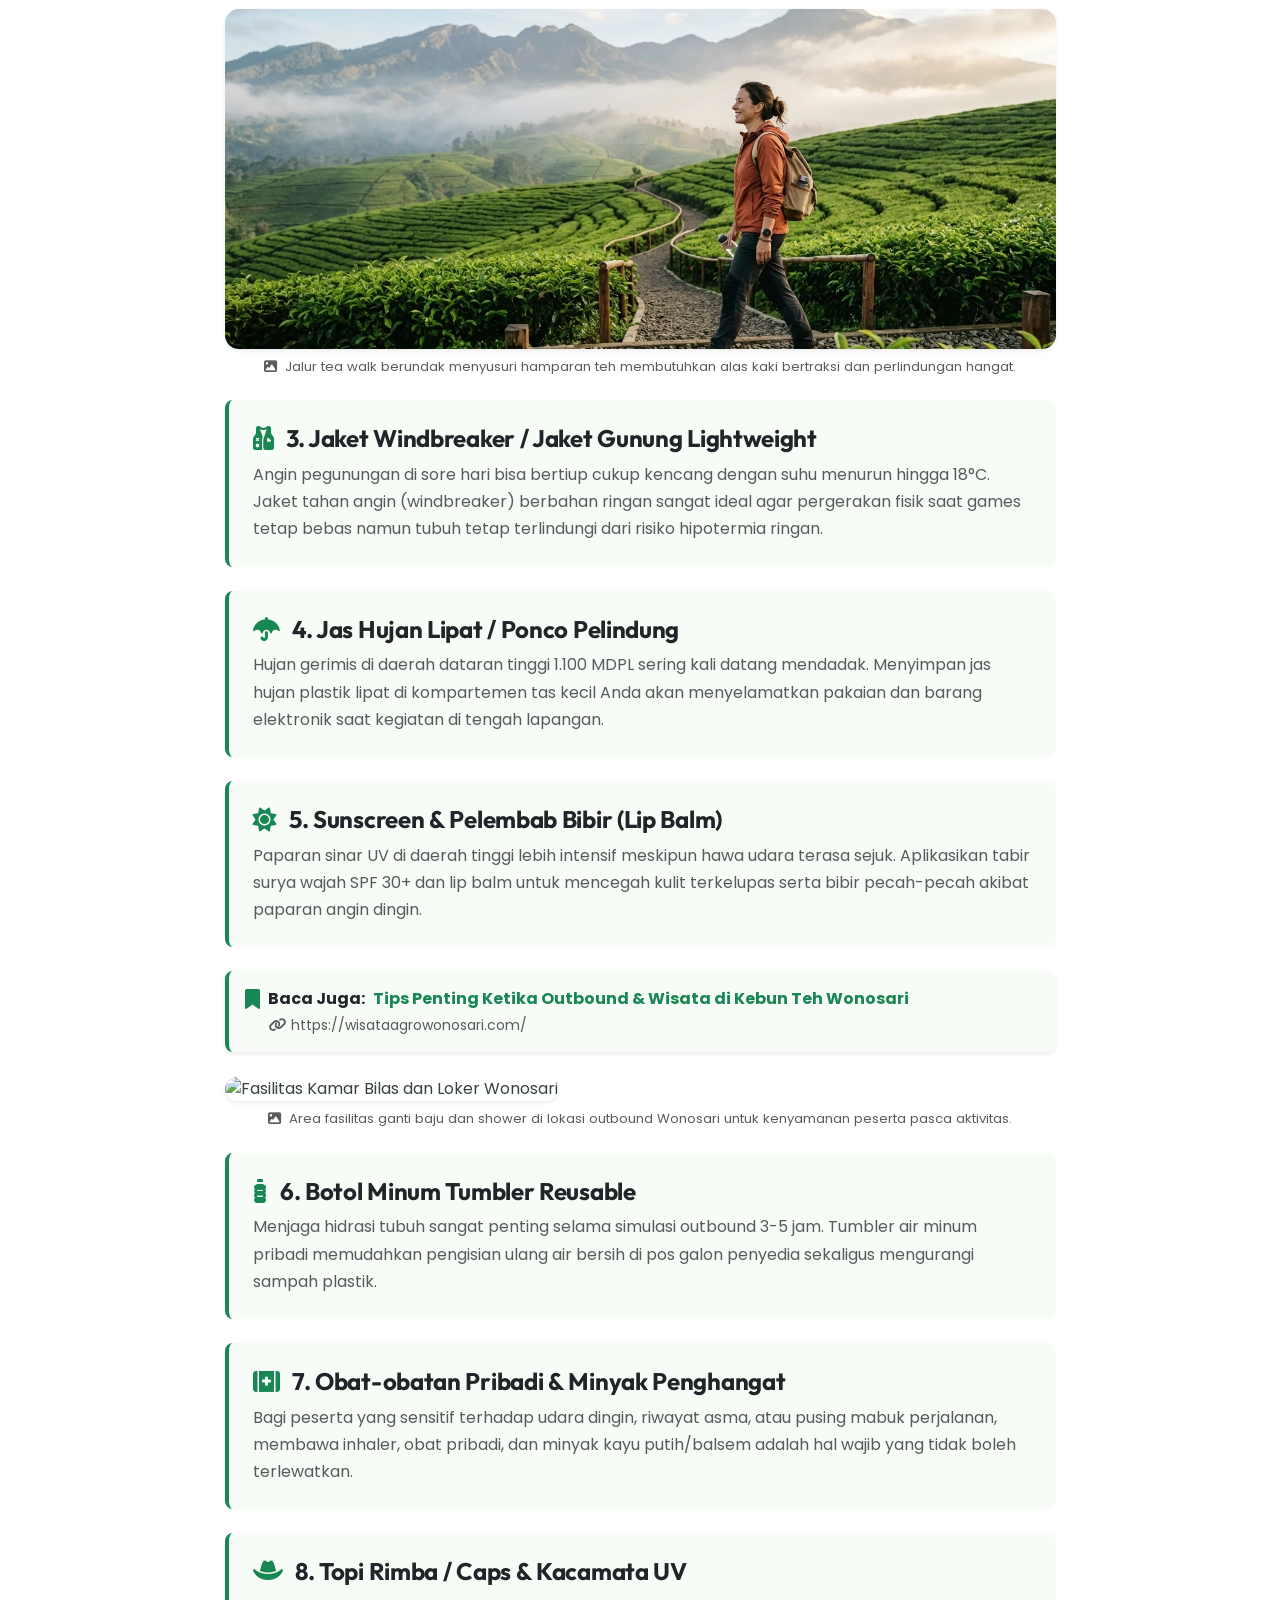
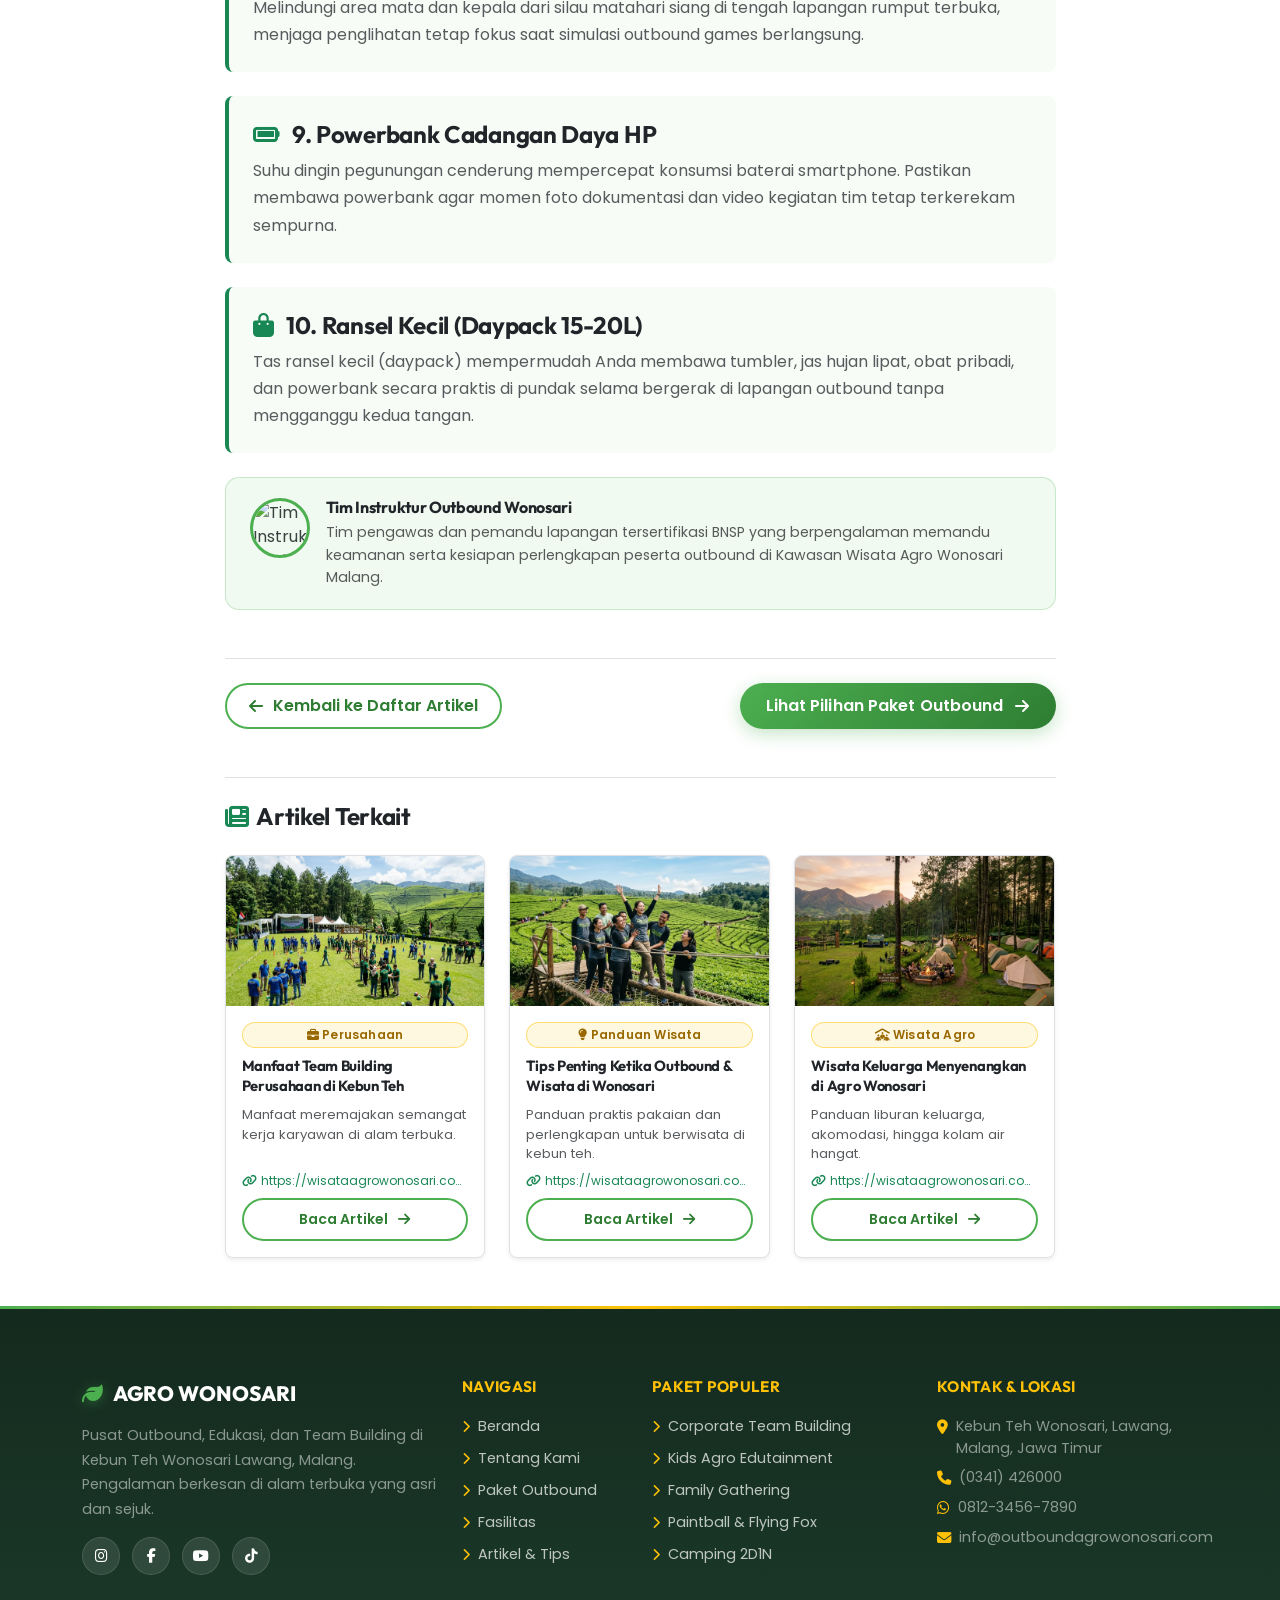
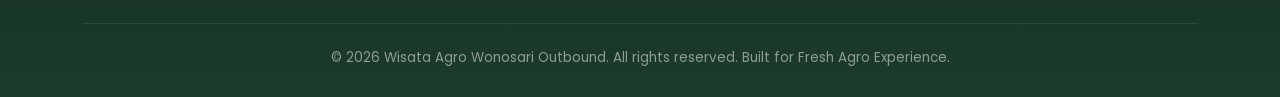
==== commit 87ea116a: "upt" ====
--- a/10-Perlengkapan-Wajib-Outbound-di-Pegunungan-yang-Sering-Terlupakan.html
+++ b/10-Perlengkapan-Wajib-Outbound-di-Pegunungan-yang-Sering-Terlupakan.html
@@ -130,13 +130,16 @@
 
           <!-- Fitur Baca Juga 1 -->
           <div class="my-4 p-3 rounded-3 border-start border-4 border-success bg-light shadow-sm">
-            <div class="d-flex align-items-center gap-2">
+            <div class="d-flex align-items-center gap-2 mb-1">
               <i class="fa-solid fa-bookmark text-success fs-5"></i>
               <strong class="text-dark">Baca Juga:</strong>
               <a href="manfaat-team-building-perusahaan.html" class="text-success fw-bold text-decoration-none">
                 Manfaat Team Building Perusahaan di Alam Terbuka Kebun Teh
               </a>
             </div>
+            <div class="small text-muted ms-4">
+              <i class="fa-solid fa-link me-1"></i>https://wisataagrowonosari.com/
+            </div>
           </div>
 
           <div class="card border-0 bg-light rounded-3 p-4 mb-4 border-start border-4 border-success">
@@ -176,12 +179,15 @@
 
           <!-- Fitur Baca Juga 2 -->
           <div class="my-4 p-3 rounded-3 border-start border-4 border-success bg-light shadow-sm">
-            <div class="d-flex align-items-center gap-2">
+            <div class="d-flex align-items-center gap-2 mb-1">
               <i class="fa-solid fa-bookmark text-success fs-5"></i>
               <strong class="text-dark">Baca Juga:</strong>
               <a href="Tips-Penting-Ketika-Outbound-&-Wisata-di-Kebun-Teh-Wonosari.html" class="text-success fw-bold text-decoration-none">
                 Tips Penting Ketika Outbound &amp; Wisata di Kebun Teh Wonosari
               </a>
+            </div>
+            <div class="small text-muted ms-4">
+              <i class="fa-solid fa-link me-1"></i>https://wisataagrowonosari.com/
             </div>
           </div>
 
@@ -267,6 +273,9 @@
                       </a>
                     </h6>
                     <p class="text-muted small mb-2 flex-grow-1" style="font-size:0.82rem;">Manfaat meremajakan semangat kerja karyawan di alam terbuka.</p>
+                    <div class="small text-success text-truncate mb-2" style="font-size:0.75rem;">
+                      <i class="fa-solid fa-link me-1"></i>https://wisataagrowonosari.com/
+                    </div>
                     <a href="manfaat-team-building-perusahaan.html" class="btn btn-sm btn-outline-custom w-100 mt-auto">Baca Artikel <i class="fa-solid fa-arrow-right ms-1"></i></a>
                   </div>
                 </div>
@@ -284,6 +293,9 @@
                       </a>
                     </h6>
                     <p class="text-muted small mb-2 flex-grow-1" style="font-size:0.82rem;">Panduan praktis pakaian dan perlengkapan untuk berwisata di kebun teh.</p>
+                    <div class="small text-success text-truncate mb-2" style="font-size:0.75rem;">
+                      <i class="fa-solid fa-link me-1"></i>https://wisataagrowonosari.com/
+                    </div>
                     <a href="Tips-Penting-Ketika-Outbound-&-Wisata-di-Kebun-Teh-Wonosari.html" class="btn btn-sm btn-outline-custom w-100 mt-auto">Baca Artikel <i class="fa-solid fa-arrow-right ms-1"></i></a>
                   </div>
                 </div>
@@ -301,6 +313,9 @@
                       </a>
                     </h6>
                     <p class="text-muted small mb-2 flex-grow-1" style="font-size:0.82rem;">Panduan liburan keluarga, akomodasi, hingga kolam air hangat.</p>
+                    <div class="small text-success text-truncate mb-2" style="font-size:0.75rem;">
+                      <i class="fa-solid fa-link me-1"></i>https://wisataagrowonosari.com/
+                    </div>
                     <a href="Wisata-Keluarga-Menyenangkan-di-Agro-Wonosari-Panduan-Lengkap.html" class="btn btn-sm btn-outline-custom w-100 mt-auto">Baca Artikel <i class="fa-solid fa-arrow-right ms-1"></i></a>
                   </div>
                 </div>
